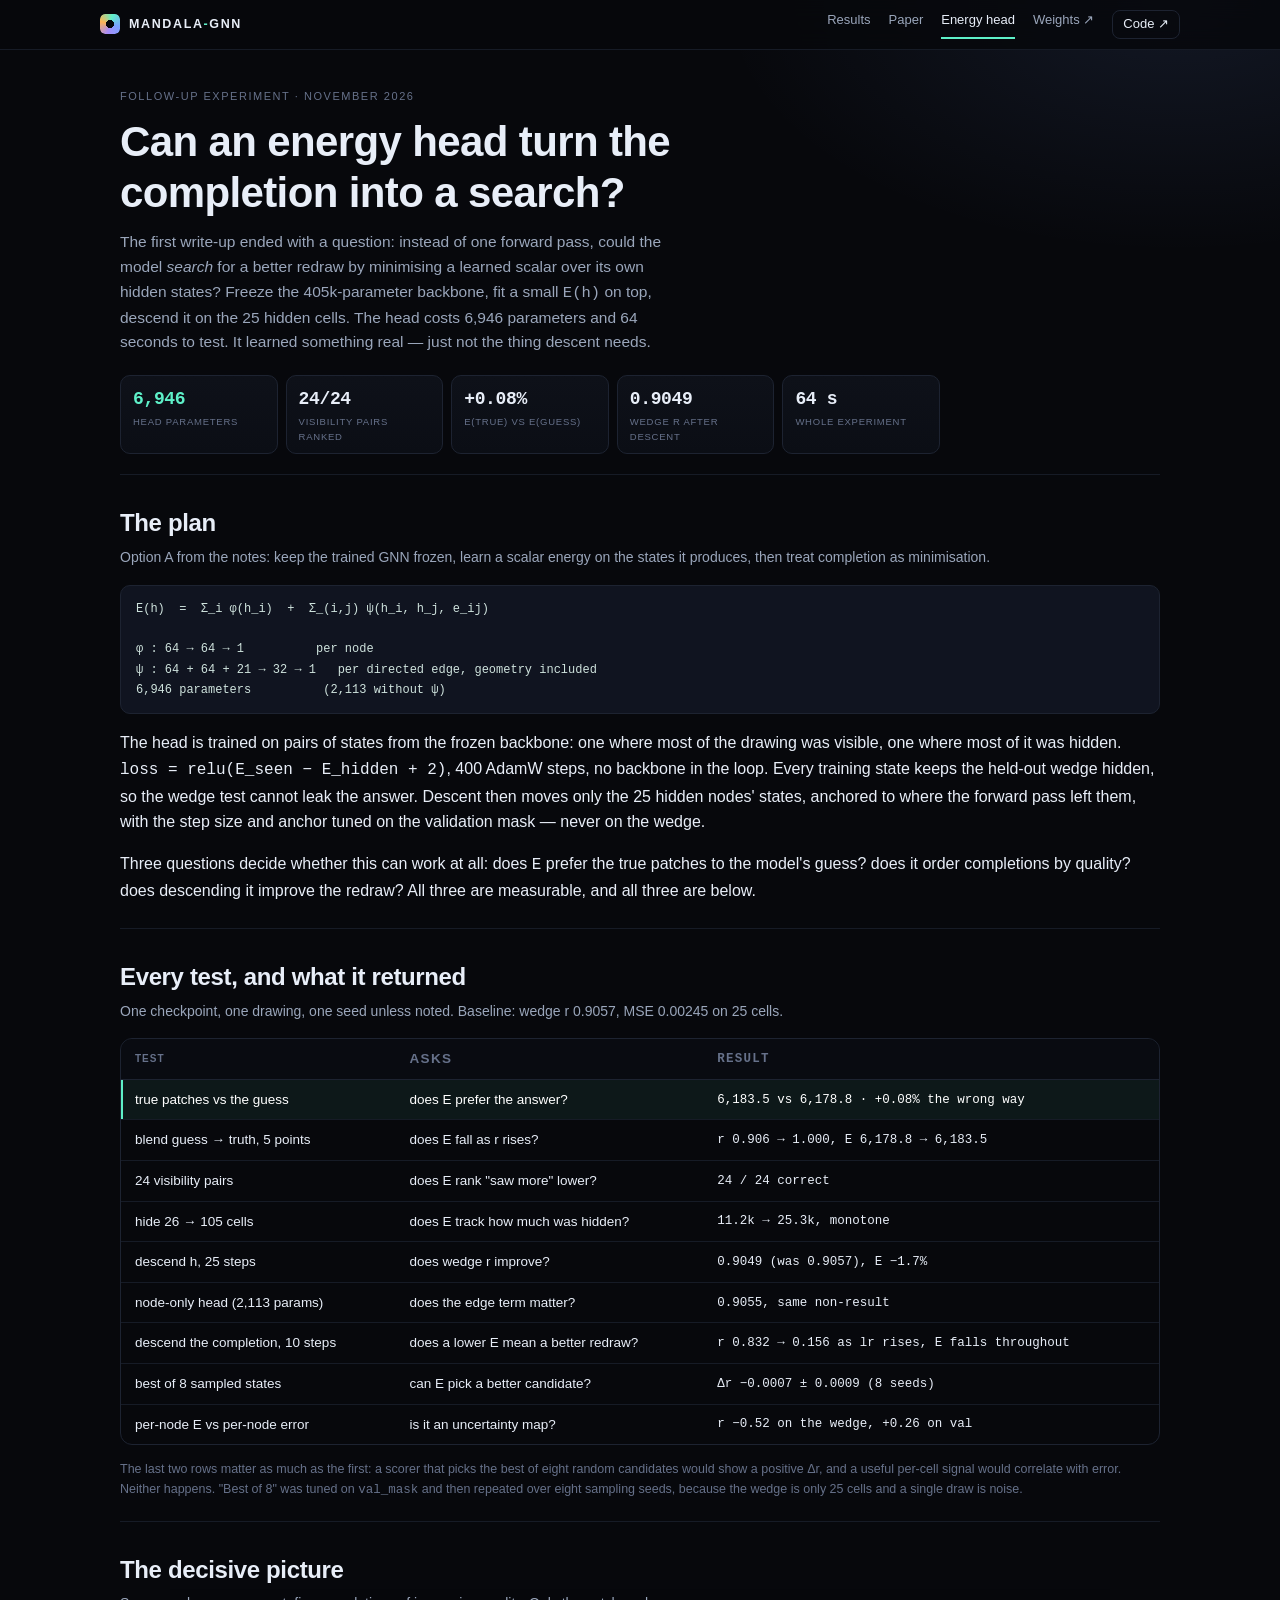
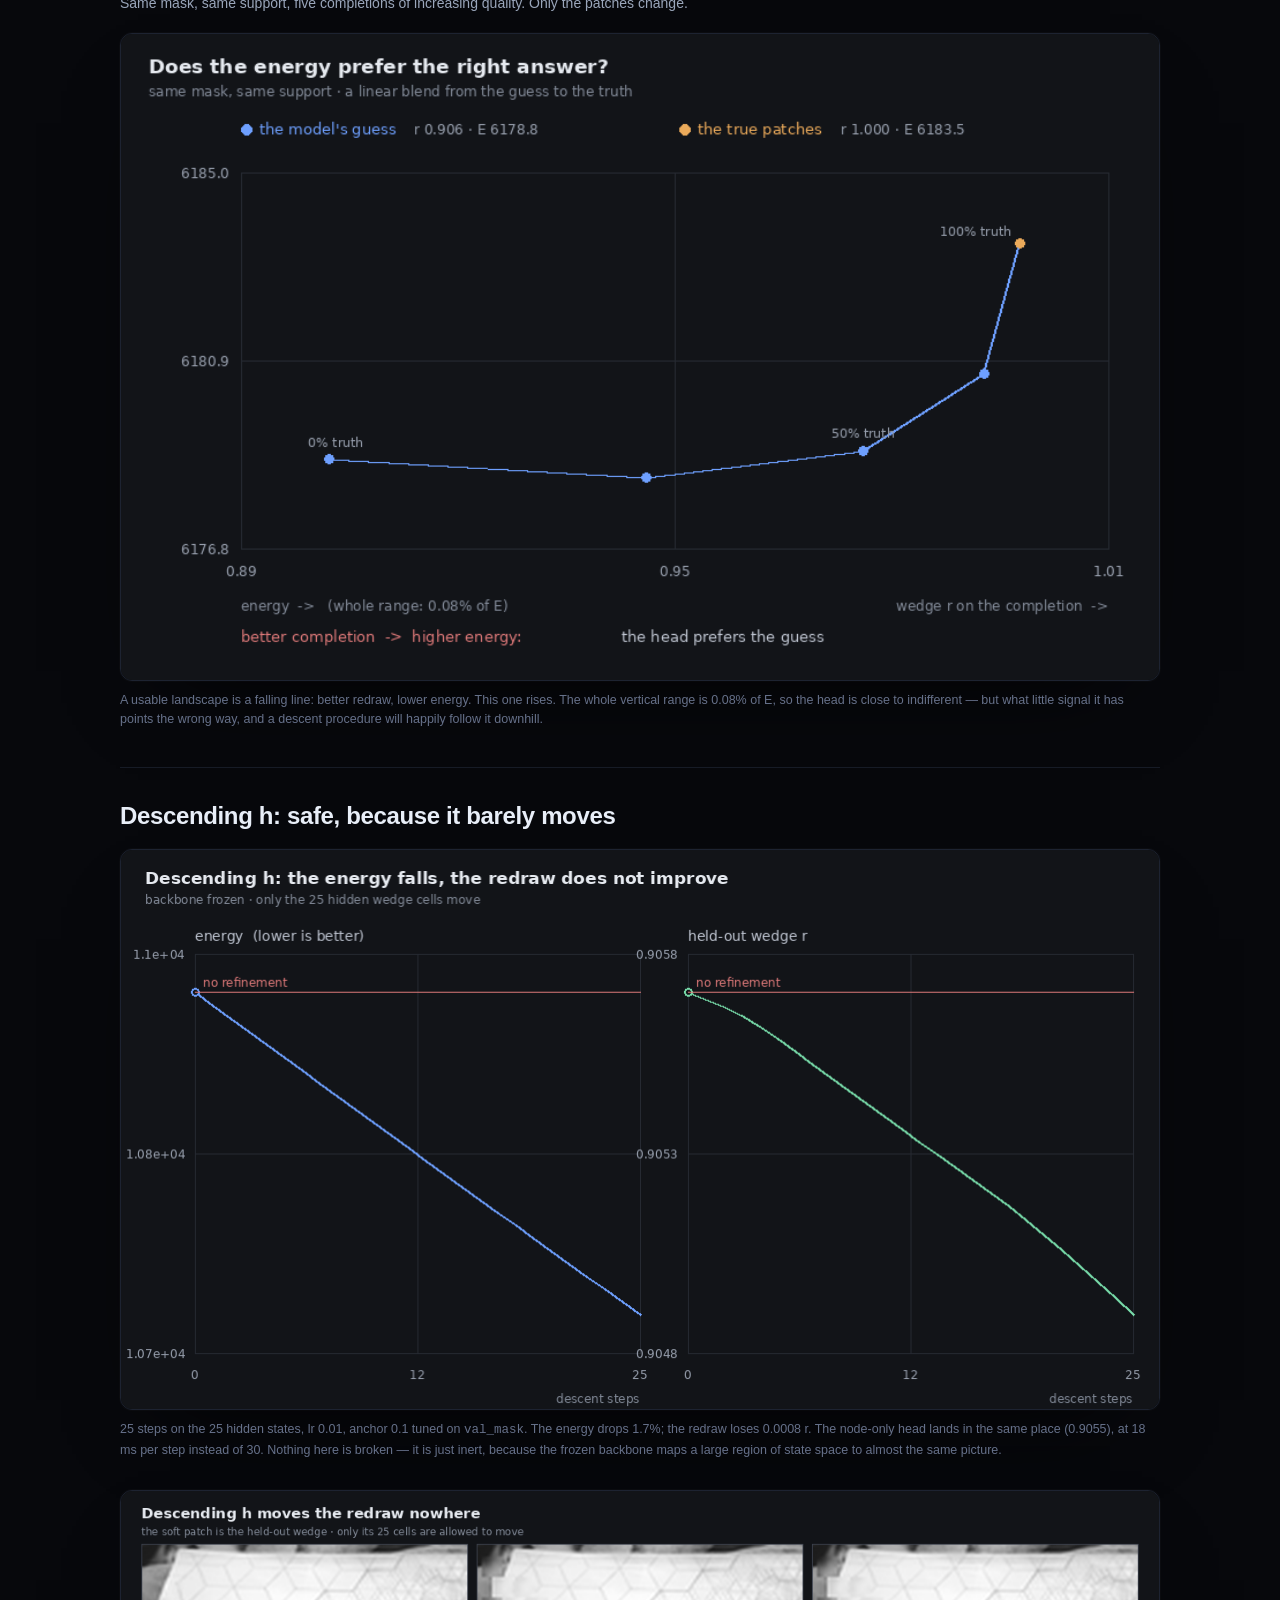
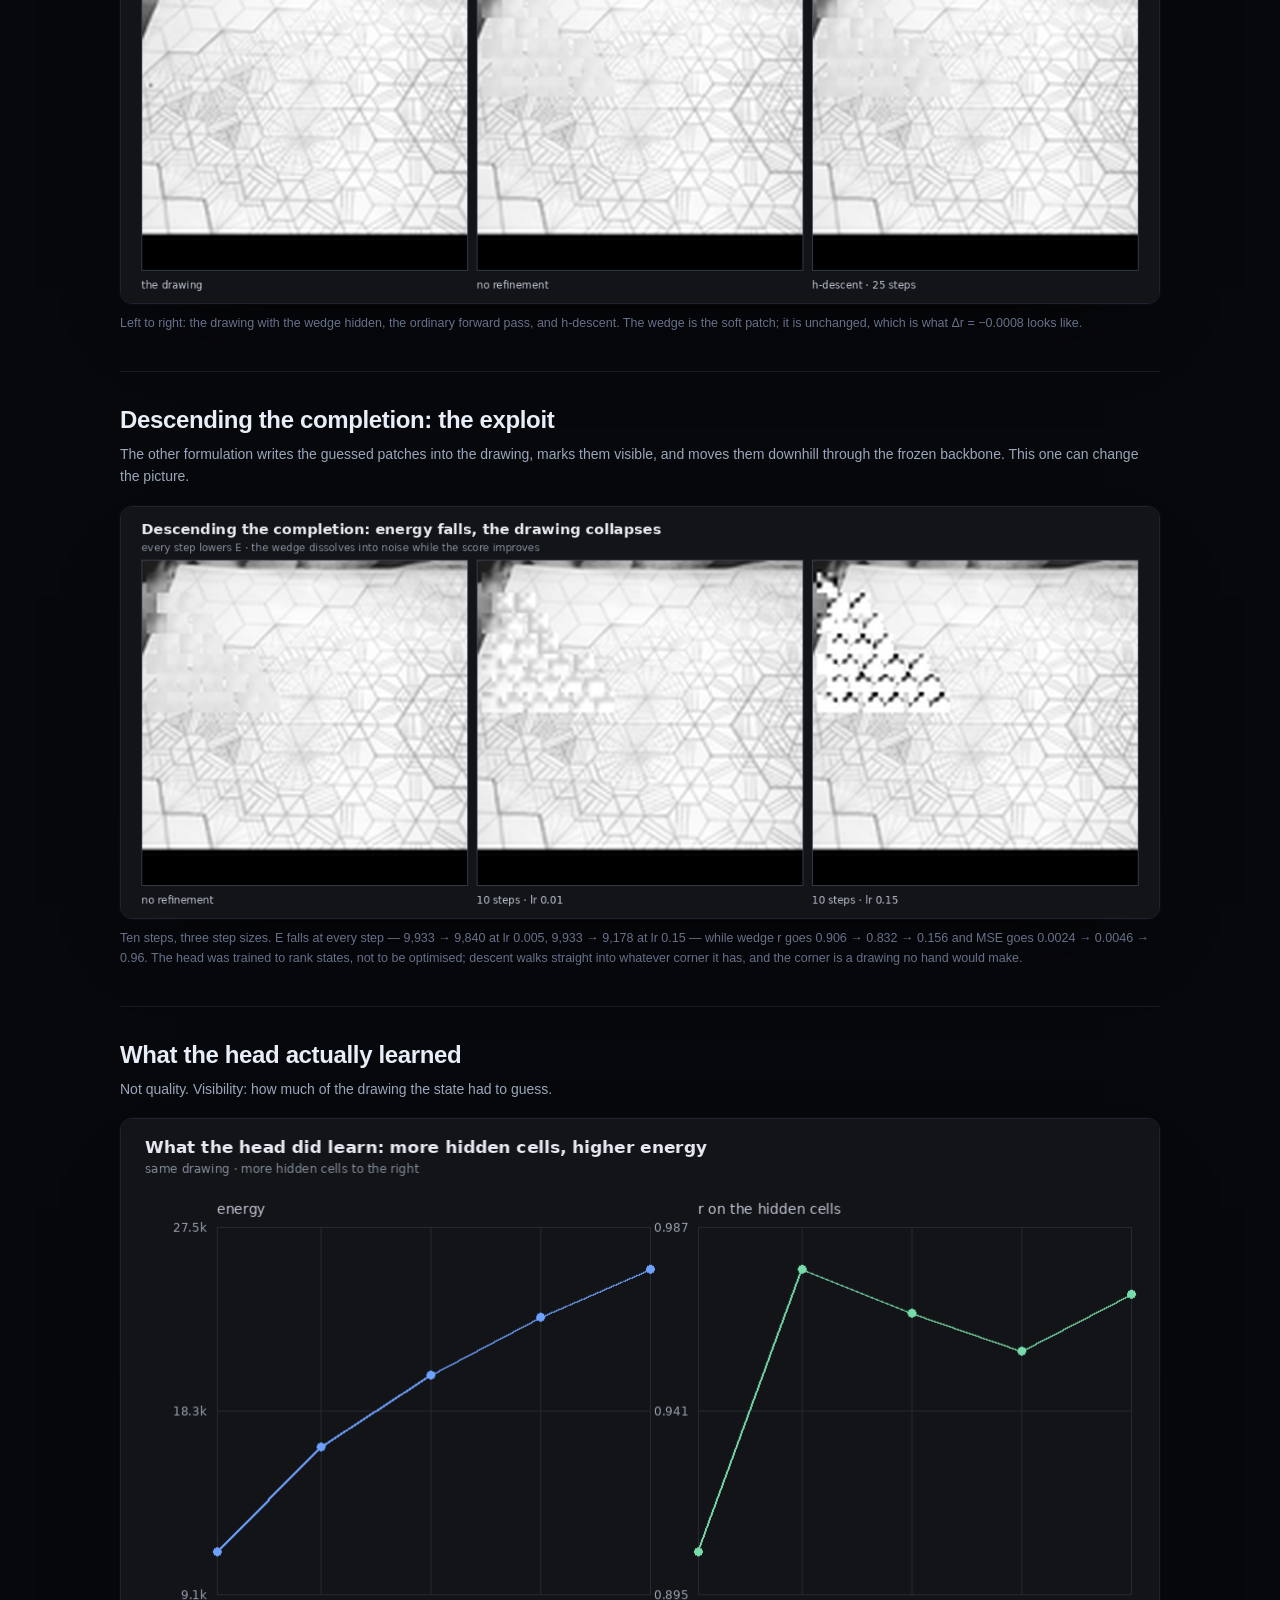
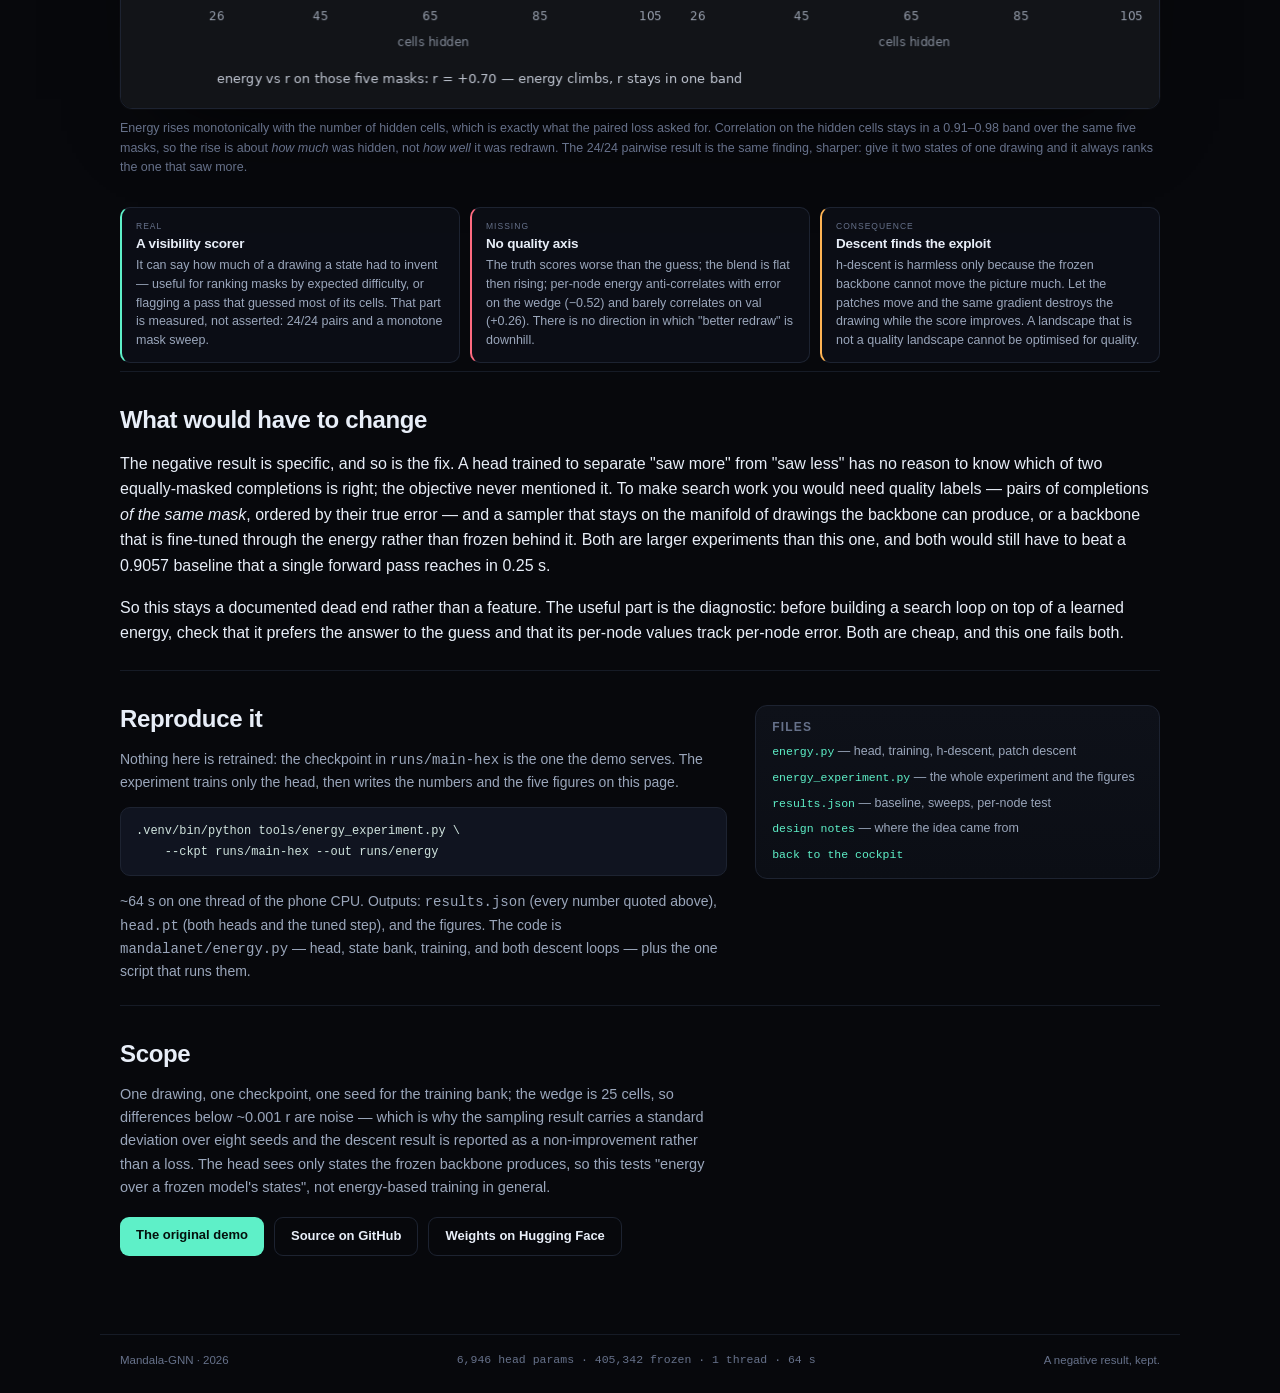
==== docs/energy.html @ acceeac2 "Add the energy-head follow-up: frozen backbone, learned E(h), and why descent fails - mandalanet/ene" ====
<!doctype html>
<html lang="en">
<head>
<meta charset="utf-8">
<meta name="viewport" content="width=device-width, initial-scale=1">
<meta name="theme-color" content="#07080c">
<title>Mandala-GNN — the energy head that did not work</title>
<meta name="description" content="A 6,946-parameter energy head over a frozen 405k-parameter GNN: what it learned (how much was hidden), what it did not (whether the redraw was right), and why descent into it fails.">
<meta property="og:title" content="Mandala-GNN — the energy head">
<meta property="og:description" content="Freeze the backbone, learn E(h), descend it to improve a redraw. 64 seconds of experiment, one negative result, and the diagnostic that explains it.">
<meta property="og:image" content="img/energy-quality.png">
<link rel="stylesheet" href="site.css">
</head>
<body>

<header class="nav">
  <a class="brand" href="./">
    <span class="mark" aria-hidden="true"></span>
    <span>MANDALA<span class="dash">-</span>GNN</span>
  </a>
  <nav>
    <a href="index.html#results">Results</a>
    <a href="paper.html">Paper</a>
    <a class="here" href="energy.html">Energy head</a>
    <a href="https://huggingface.co/BoogerCheeseOnRye/mandala-gnn">Weights ↗</a>
    <a class="code-link" href="https://github.com/BoogerCheeseOnRye/mandala-gnn">Code ↗</a>
  </nav>
</header>

<main>

<section class="hero">
  <p class="eyebrow">Follow-up experiment · November 2026</p>
  <h1>Can an energy head turn the completion into a search?</h1>
  <p class="lede">
    The first write-up ended with a question: instead of one forward pass, could the
    model <em>search</em> for a better redraw by minimising a learned scalar over its own
    hidden states? Freeze the 405k-parameter backbone, fit a small
    <span class="mono">E(h)</span> on top, descend it on the 25 hidden cells. The head
    costs 6,946 parameters and 64 seconds to test. It learned something real — just not
    the thing descent needs.
  </p>

  <div class="stats">
    <div><b>6,946</b><span>head parameters</span></div>
    <div><b>24/24</b><span>visibility pairs ranked</span></div>
    <div><b>+0.08%</b><span>E(true) vs E(guess)</span></div>
    <div><b>0.9049</b><span>wedge r after descent</span></div>
    <div><b>64 s</b><span>whole experiment</span></div>
  </div>
</section>

<section class="band">
  <h2>The plan</h2>
  <p class="sub">Option A from the notes: keep the trained GNN frozen, learn a scalar
    energy on the states it produces, then treat completion as minimisation.</p>

  <pre class="code">E(h)  =  Σ_i φ(h_i)  +  Σ_(i,j) ψ(h_i, h_j, e_ij)

φ : 64 → 64 → 1          per node
ψ : 64 + 64 + 21 → 32 → 1   per directed edge, geometry included
6,946 parameters          (2,113 without ψ)</pre>

  <p>
    The head is trained on pairs of states from the frozen backbone: one where most of the
    drawing was visible, one where most of it was hidden.
    <span class="mono">loss = relu(E_seen − E_hidden + 2)</span>, 400 AdamW steps, no
    backbone in the loop. Every training state keeps the held-out wedge hidden, so the
    wedge test cannot leak the answer. Descent then moves only the 25 hidden nodes'
    states, anchored to where the forward pass left them, with the step size and anchor
    tuned on the validation mask — never on the wedge.
  </p>
  <p>
    Three questions decide whether this can work at all: does
    <span class="mono">E</span> prefer the true patches to the model's guess? does it order
    completions by quality? does descending it improve the redraw? All three are
    measurable, and all three are below.
  </p>
</section>

<section class="band">
  <h2>Every test, and what it returned</h2>
  <p class="sub">One checkpoint, one drawing, one seed unless noted. Baseline: wedge
    r 0.9057, MSE 0.00245 on 25 cells.</p>

  <div class="table-wrap prose">
    <table>
      <thead><tr><th>Test</th><th>Asks</th><th>Result</th></tr></thead>
      <tbody>
        <tr class="hl"><td>true patches vs the guess</td><td>does E prefer the answer?</td><td>6,183.5 vs 6,178.8 · +0.08% the wrong way</td></tr>
        <tr><td>blend guess → truth, 5 points</td><td>does E fall as r rises?</td><td>r 0.906 → 1.000, E 6,178.8 → 6,183.5</td></tr>
        <tr><td>24 visibility pairs</td><td>does E rank "saw more" lower?</td><td>24 / 24 correct</td></tr>
        <tr><td>hide 26 → 105 cells</td><td>does E track how much was hidden?</td><td>11.2k → 25.3k, monotone</td></tr>
        <tr><td>descend h, 25 steps</td><td>does wedge r improve?</td><td>0.9049 (was 0.9057), E −1.7%</td></tr>
        <tr><td>node-only head (2,113 params)</td><td>does the edge term matter?</td><td>0.9055, same non-result</td></tr>
        <tr><td>descend the completion, 10 steps</td><td>does a lower E mean a better redraw?</td><td>r 0.832 → 0.156 as lr rises, E falls throughout</td></tr>
        <tr><td>best of 8 sampled states</td><td>can E pick a better candidate?</td><td>Δr −0.0007 ± 0.0009 (8 seeds)</td></tr>
        <tr><td>per-node E vs per-node error</td><td>is it an uncertainty map?</td><td>r −0.52 on the wedge, +0.26 on val</td></tr>
      </tbody>
    </table>
  </div>

  <p class="caption">
    The last two rows matter as much as the first: a scorer that picks the best of eight
    random candidates would show a positive Δr, and a useful per-cell signal would
    correlate with error. Neither happens. "Best of 8" was tuned on
    <span class="mono">val_mask</span> and then repeated over eight sampling seeds, because
    the wedge is only 25 cells and a single draw is noise.
  </p>
</section>

<section class="band">
  <h2>The decisive picture</h2>
  <p class="sub">Same mask, same support, five completions of increasing quality. Only the
    patches change.</p>

  <figure class="shot">
    <img src="img/energy-quality.png" alt="Energy plotted against wedge correlation for five completions blended from the model's guess to the true patches: the line rises slightly from r 0.906 to r 1.000, ending higher at the truth.">
    <figcaption>
      A usable landscape is a falling line: better redraw, lower energy. This one rises.
      The whole vertical range is 0.08% of E, so the head is close to indifferent — but
      what little signal it has points the wrong way, and a descent procedure will
      happily follow it downhill.
    </figcaption>
  </figure>
</section>

<section class="band">
  <h2>Descending h: safe, because it barely moves</h2>

  <figure class="shot">
    <img src="img/energy-curve.png" alt="Two panels against descent step: energy falls steadily from 10,930 to 10,748; wedge r falls from 0.9057 to 0.9049.">
    <figcaption>
      25 steps on the 25 hidden states, lr 0.01, anchor 0.1 tuned on
      <span class="mono">val_mask</span>. The energy drops 1.7%; the redraw loses 0.0008 r.
      The node-only head lands in the same place (0.9055), at 18 ms per step instead of 30.
      Nothing here is broken — it is just inert, because the frozen backbone maps a large
      region of state space to almost the same picture.
    </figcaption>
  </figure>

  <figure class="shot">
    <img src="img/energy-recon.png" alt="Three panels: the drawing with the wedge masked, the baseline completion, and the completion after h-descent; the last two look identical.">
    <figcaption>
      Left to right: the drawing with the wedge hidden, the ordinary forward pass, and
      h-descent. The wedge is the soft patch; it is unchanged, which is what Δr = −0.0008
      looks like.
    </figcaption>
  </figure>
</section>

<section class="band">
  <h2>Descending the completion: the exploit</h2>
  <p class="sub">The other formulation writes the guessed patches into the drawing, marks
    them visible, and moves them downhill through the frozen backbone. This one can
    change the picture.</p>

  <figure class="shot">
    <img src="img/energy-collapse.png" alt="Three panels: baseline completion; 10 steps at lr 0.01 where the wedge is grainy; 10 steps at lr 0.15 where the wedge is black-and-white noise.">
    <figcaption>
      Ten steps, three step sizes. E falls at every step — 9,933 → 9,840 at lr 0.005,
      9,933 → 9,178 at lr 0.15 — while wedge r goes 0.906 → 0.832 → 0.156 and MSE goes
      0.0024 → 0.0046 → 0.96. The head was trained to rank states, not to be optimised;
      descent walks straight into whatever corner it has, and the corner is a drawing
      no hand would make.
    </figcaption>
  </figure>
</section>

<section class="band">
  <h2>What the head actually learned</h2>
  <p class="sub">Not quality. Visibility: how much of the drawing the state had to guess.</p>

  <figure class="shot">
    <img src="img/energy-mask.png" alt="Two panels against cells hidden, 26 to 105: energy rises monotonically from 11.2 to 25.3 thousand; r stays between 0.906 and 0.976.">
    <figcaption>
      Energy rises monotonically with the number of hidden cells, which is exactly what the
      paired loss asked for. Correlation on the hidden cells stays in a 0.91–0.98 band over
      the same five masks, so the rise is about <em>how much</em> was hidden, not
      <em>how well</em> it was redrawn. The 24/24 pairwise result is the same finding,
      sharper: give it two states of one drawing and it always ranks the one that saw more.
    </figcaption>
  </figure>

  <div class="note-grid">
    <article class="note">
      <div class="tag">real</div>
      <h3>A visibility scorer</h3>
      <p>It can say how much of a drawing a state had to invent — useful for ranking masks
      by expected difficulty, or flagging a pass that guessed most of its cells. That part
      is measured, not asserted: 24/24 pairs and a monotone mask sweep.</p>
    </article>
    <article class="note bad">
      <div class="tag">missing</div>
      <h3>No quality axis</h3>
      <p>The truth scores worse than the guess; the blend is flat then rising; per-node
      energy anti-correlates with error on the wedge (−0.52) and barely correlates on val
      (+0.26). There is no direction in which "better redraw" is downhill.</p>
    </article>
    <article class="note warn">
      <div class="tag">consequence</div>
      <h3>Descent finds the exploit</h3>
      <p>h-descent is harmless only because the frozen backbone cannot move the picture
      much. Let the patches move and the same gradient destroys the drawing while the
      score improves. A landscape that is not a quality landscape cannot be optimised
      for quality.</p>
    </article>
  </div>
</section>

<section class="band">
  <h2>What would have to change</h2>
  <p>
    The negative result is specific, and so is the fix. A head trained to separate
    "saw more" from "saw less" has no reason to know which of two equally-masked
    completions is right; the objective never mentioned it. To make search work you would
    need quality labels — pairs of completions <em>of the same mask</em>, ordered by their
    true error — and a sampler that stays on the manifold of drawings the backbone can
    produce, or a backbone that is fine-tuned through the energy rather than frozen
    behind it. Both are larger experiments than this one, and both would still have to
    beat a 0.9057 baseline that a single forward pass reaches in 0.25 s.
  </p>
  <p>
    So this stays a documented dead end rather than a feature. The useful part is the
    diagnostic: before building a search loop on top of a learned energy, check that it
    prefers the answer to the guess and that its per-node values track per-node error.
    Both are cheap, and this one fails both.
  </p>
</section>

<section id="run" class="band run">
  <div>
    <h2>Reproduce it</h2>
    <p>
      Nothing here is retrained: the checkpoint in <span class="mono">runs/main-hex</span>
      is the one the demo serves. The experiment trains only the head, then writes the
      numbers and the five figures on this page.
    </p>
    <pre class="code">.venv/bin/python tools/energy_experiment.py \
    --ckpt runs/main-hex --out runs/energy</pre>
    <p class="fine">
      ~64 s on one thread of the phone CPU. Outputs: <span class="mono">results.json</span>
      (every number quoted above), <span class="mono">head.pt</span> (both heads and the
      tuned step), and the figures. The code is
      <span class="mono">mandalanet/energy.py</span> — head, state bank, training, and both
      descent loops — plus the one script that runs them.
    </p>
  </div>
  <div class="run-side">
    <h3>Files</h3>
    <ul>
      <li><a href="https://github.com/BoogerCheeseOnRye/mandala-gnn/blob/main/mandalanet/energy.py">energy.py</a> — head, training, h-descent, patch descent</li>
      <li><a href="https://github.com/BoogerCheeseOnRye/mandala-gnn/blob/main/tools/energy_experiment.py">energy_experiment.py</a> — the whole experiment and the figures</li>
      <li><a href="https://github.com/BoogerCheeseOnRye/mandala-gnn/blob/main/runs/energy/results.json">results.json</a> — baseline, sweeps, per-node test</li>
      <li><a href="https://github.com/BoogerCheeseOnRye/mandala-gnn/blob/main/docs/design-notes.md">design notes</a> — where the idea came from</li>
      <li><a href="index.html">back to the cockpit</a></li>
    </ul>
  </div>
</section>

<section class="band limits-band">
  <h2>Scope</h2>
  <p>
    One drawing, one checkpoint, one seed for the training bank; the wedge is 25 cells, so
    differences below ~0.001 r are noise — which is why the sampling result carries a
    standard deviation over eight seeds and the descent result is reported as a
    non-improvement rather than a loss. The head sees only states the frozen backbone
    produces, so this tests "energy over a frozen model's states", not energy-based
    training in general.
  </p>
  <p class="links">
    <a class="btn" href="index.html">The original demo</a>
    <a class="btn ghost" href="https://github.com/BoogerCheeseOnRye/mandala-gnn">Source on GitHub</a>
    <a class="btn ghost" href="https://huggingface.co/BoogerCheeseOnRye/mandala-gnn">Weights on Hugging Face</a>
  </p>
</section>

</main>

<footer>
  <span>Mandala-GNN · 2026</span>
  <span class="mono">6,946 head params · 405,342 frozen · 1 thread · 64 s</span>
  <span>A negative result, kept.</span>
</footer>

</body>
</html>
---- docs/site.css ----
/* Static project page for GitHub Pages — same palette as the live cockpit. */

:root {
  --bg: #07080c;
  --panel: #0e1119;
  --panel-2: #0b0e15;
  --line: #1d2331;
  --line-soft: #161b26;
  --ink: #e8eef8;
  --ink-dim: #9aa6bb;
  --ink-faint: #66718a;
  --mint: #5ef0c8;
  --blue: #7aa2ff;
  --violet: #a78bfa;
  --warn: #ffb454;
  --bad: #ff6b81;
  --mono: ui-monospace, "SF Mono", SFMono-Regular, Menlo, Consolas, monospace;
  --sans: ui-sans-serif, -apple-system, "Helvetica Neue", "Segoe UI", Arial, sans-serif;
  --serif: "Iowan Old Style", "Palatino Linotype", Palatino, Georgia, serif;
}

* { box-sizing: border-box; }

html { scroll-behavior: smooth; }

body {
  margin: 0;
  background:
    radial-gradient(900px 480px at 12% -8%, rgba(94, 240, 200, .09), transparent 62%),
    radial-gradient(760px 420px at 92% 0%, rgba(122, 162, 255, .10), transparent 60%),
    var(--bg);
  color: var(--ink);
  font-family: var(--sans);
  font-size: 16px;
  line-height: 1.6;
  -webkit-font-smoothing: antialiased;
}

a { color: var(--mint); text-decoration: none; }
a:hover { text-decoration: underline; }

h1, h2, h3 { font-weight: 600; line-height: 1.2; letter-spacing: -.015em; }

/* nav */
.nav {
  position: sticky; top: 0; z-index: 10;
  display: flex; align-items: center; gap: 16px;
  padding: 10px max(20px, calc((100vw - 1080px) / 2));
  background: rgba(7, 8, 12, .82);
  backdrop-filter: blur(12px);
  -webkit-backdrop-filter: blur(12px);
  border-bottom: 1px solid var(--line-soft);
}
.brand { display: flex; align-items: center; gap: 9px; color: var(--ink); font-size: 12.5px; font-weight: 650; letter-spacing: .13em; }
.brand .dash { color: var(--mint); }
.mark {
  width: 20px; height: 20px; border-radius: 5px;
  background: conic-gradient(from 15deg, var(--mint), var(--blue), var(--violet), var(--warn), var(--mint));
  box-shadow: 0 0 16px rgba(94, 240, 200, .35);
  mask: radial-gradient(circle at 50% 50%, transparent 27%, #000 29%);
  -webkit-mask: radial-gradient(circle at 50% 50%, transparent 27%, #000 29%);
}
.nav nav { margin-left: auto; display: flex; gap: 18px; font-size: 13px; }
.nav nav a { color: var(--ink-dim); }
.nav nav a:hover { color: var(--ink); text-decoration: none; }
.nav nav a.here { color: var(--ink); box-shadow: inset 0 -2px 0 var(--mint); }
.nav .code-link { color: var(--ink); border: 1px solid var(--line); border-radius: 8px; padding: 3px 10px; }

main { max-width: 1080px; margin: 0 auto; padding: 0 20px 40px; }

/* hero */
.hero { padding: 38px 0 20px; }
.eyebrow {
  margin: 0 0 12px; font-size: 11px; letter-spacing: .14em; text-transform: uppercase;
  color: var(--ink-faint);
}
.hero h1 { font-size: clamp(28px, 3.5vw, 42px); max-width: 26ch; margin: 0 0 12px; }
.lede { max-width: 66ch; color: var(--ink-dim); font-size: 15.5px; margin: 0 0 20px; }

.stats {
  display: grid; grid-template-columns: repeat(auto-fit, minmax(118px, 1fr));
  gap: 8px; max-width: 820px;
}
.stats div {
  border: 1px solid var(--line); border-radius: 10px;
  background: linear-gradient(180deg, var(--panel), var(--panel-2));
  padding: 9px 12px;
}
.stats b {
  display: block; font-family: var(--mono); font-size: 18px; font-weight: 600;
  color: var(--ink); letter-spacing: -.02em;
}
.stats div:first-child b { color: var(--mint); }
.stats span {
  display: block; font-size: 9.5px; letter-spacing: .08em; text-transform: uppercase;
  color: var(--ink-faint);
}

/* screenshot */
.shot { margin: 18px 0 30px; }
.shot img {
  display: block; width: 100%; border-radius: 12px;
  border: 1px solid var(--line);
  box-shadow: 0 40px 90px -50px #000, 0 0 0 1px rgba(255, 255, 255, .02);
}
.shot figcaption { margin-top: 10px; font-size: 12.5px; color: var(--ink-faint); line-height: 1.55; }

/* bands */
.band { padding: 34px 0 8px; border-top: 1px solid var(--line-soft); }
.band h2 { font-size: 24px; margin: 0 0 8px; }
.band .sub { margin: 0 0 16px; color: var(--ink-dim); font-size: 14px; }

.cols3 { display: grid; grid-template-columns: repeat(auto-fit, minmax(240px, 1fr)); gap: 10px; margin-top: 14px; }
.cols3 article {
  border: 1px solid var(--line); border-radius: 12px; padding: 14px 16px;
  background: linear-gradient(180deg, var(--panel), var(--panel-2));
}
.cols3 h3 { font-size: 14px; margin: 0 0 4px; }
.cols3 p { margin: 0; font-size: 13px; color: var(--ink-dim); line-height: 1.55; }
.cols3 em { color: var(--ink); font-style: normal; font-family: var(--mono); font-size: 12px; }

/* video */
.video-block { padding: 34px 0 8px; border-top: 1px solid var(--line-soft); }
.video-head { display: flex; align-items: baseline; gap: 14px; flex-wrap: wrap; margin-bottom: 12px; }
.video-head h2 { font-size: 24px; margin: 0; }
.video-head p { margin: 0; color: var(--ink-faint); font-size: 13px; }
.video-block video {
  display: block; width: 100%; border-radius: 12px;
  border: 1px solid var(--line);
  background: #04050a;
  box-shadow: 0 40px 90px -50px #000;
}

/* tables */
.table-wrap { overflow-x: auto; border: 1px solid var(--line); border-radius: 12px; }
table { width: 100%; border-collapse: collapse; font-size: 13.5px; min-width: 480px; }
th {
  text-align: left; font-size: 10px; letter-spacing: .1em; text-transform: uppercase;
  color: var(--ink-faint); font-weight: 600;
  padding: 9px 14px; border-bottom: 1px solid var(--line);
  background: rgba(11, 14, 21, .6);
}
td { padding: 9px 14px; border-bottom: 1px solid var(--line-soft); }
tr:last-child td { border-bottom: 0; }
th:nth-child(2), th:nth-child(3), td:nth-child(2), td:nth-child(3) {
  text-align: right; font-family: var(--mono); font-size: 12.5px;
}
tr.hl td { background: rgba(94, 240, 200, .07); color: #fff; }
tr.hl td:first-child { box-shadow: inset 2px 0 0 var(--mint); }

/* tables whose last columns are prose, not numbers */
.table-wrap.prose th:nth-child(2), .table-wrap.prose td:nth-child(2) {
  text-align: left; font-family: var(--sans); font-size: 13.5px;
}
.table-wrap.prose th:nth-child(3), .table-wrap.prose td:nth-child(3) {
  text-align: left;
}

.note-grid { display: grid; grid-template-columns: repeat(auto-fit, minmax(240px, 1fr)); gap: 10px; margin-top: 12px; }
.note {
  border: 1px solid var(--line); border-left: 2px solid var(--mint);
  border-radius: 10px; padding: 12px 14px; background: rgba(14, 17, 25, .7);
}
.note.warn { border-left-color: var(--warn); }
.note.bad { border-left-color: var(--bad); }
.note .tag { font-size: 8.5px; letter-spacing: .12em; text-transform: uppercase; color: var(--ink-faint); }
.note h3 { font-size: 13.5px; margin: 2px 0 4px; }
.note p { margin: 0; font-size: 12.5px; color: var(--ink-dim); line-height: 1.5; }
.caption { margin-top: 14px; font-size: 12.5px; color: var(--ink-faint); }

/* run */
.run { display: grid; grid-template-columns: minmax(0, 1.5fr) minmax(0, 1fr); gap: 28px; }
.run h2 { font-size: 24px; margin: 0 0 8px; }
.run p { color: var(--ink-dim); font-size: 14px; }
.code {
  font-family: var(--mono); font-size: 12px; line-height: 1.7;
  background: #101420; border: 1px solid var(--line);
  color: #cfe3dd; border-radius: 10px; padding: 13px 15px;
  overflow-x: auto; margin: 14px 0;
}
.fine { font-size: 12px; color: var(--ink-faint); }
.run-side {
  border: 1px solid var(--line); border-radius: 12px; padding: 14px 16px;
  background: linear-gradient(180deg, var(--panel), var(--panel-2));
  align-self: start;
}
.run-side h3 { font-size: 12px; letter-spacing: .1em; text-transform: uppercase; color: var(--ink-faint); margin: 0 0 8px; }
.run-side ul { margin: 0; padding: 0; list-style: none; display: flex; flex-direction: column; gap: 7px; }
.run-side li { font-size: 12.5px; color: var(--ink-dim); line-height: 1.45; }
.run-side li a { font-family: var(--mono); font-size: 11.5px; }

.limits-band p { color: var(--ink-dim); max-width: 74ch; font-size: 14.5px; }
.links { display: flex; gap: 10px; flex-wrap: wrap; margin: 18px 0 0; }
.btn {
  display: inline-block; padding: 8px 16px; border-radius: 9px;
  background: var(--mint); color: #04110d; font-weight: 600; font-size: 13px;
}
.btn:hover { text-decoration: none; filter: brightness(1.06); }
.btn.ghost { background: transparent; color: var(--ink); border: 1px solid var(--line); }

footer {
  display: flex; gap: 10px; flex-wrap: wrap; justify-content: space-between;
  max-width: 1080px; margin: 30px auto 0; padding: 16px 20px 34px;
  border-top: 1px solid var(--line-soft);
  font-size: 11.5px; color: var(--ink-faint);
}
.mono { font-family: var(--mono); }

@media (max-width: 780px) {
  .nav { flex-wrap: wrap; }
  .nav nav { gap: 12px; font-size: 12px; }
  .hero { padding-top: 34px; }
  .run { grid-template-columns: 1fr; }
}
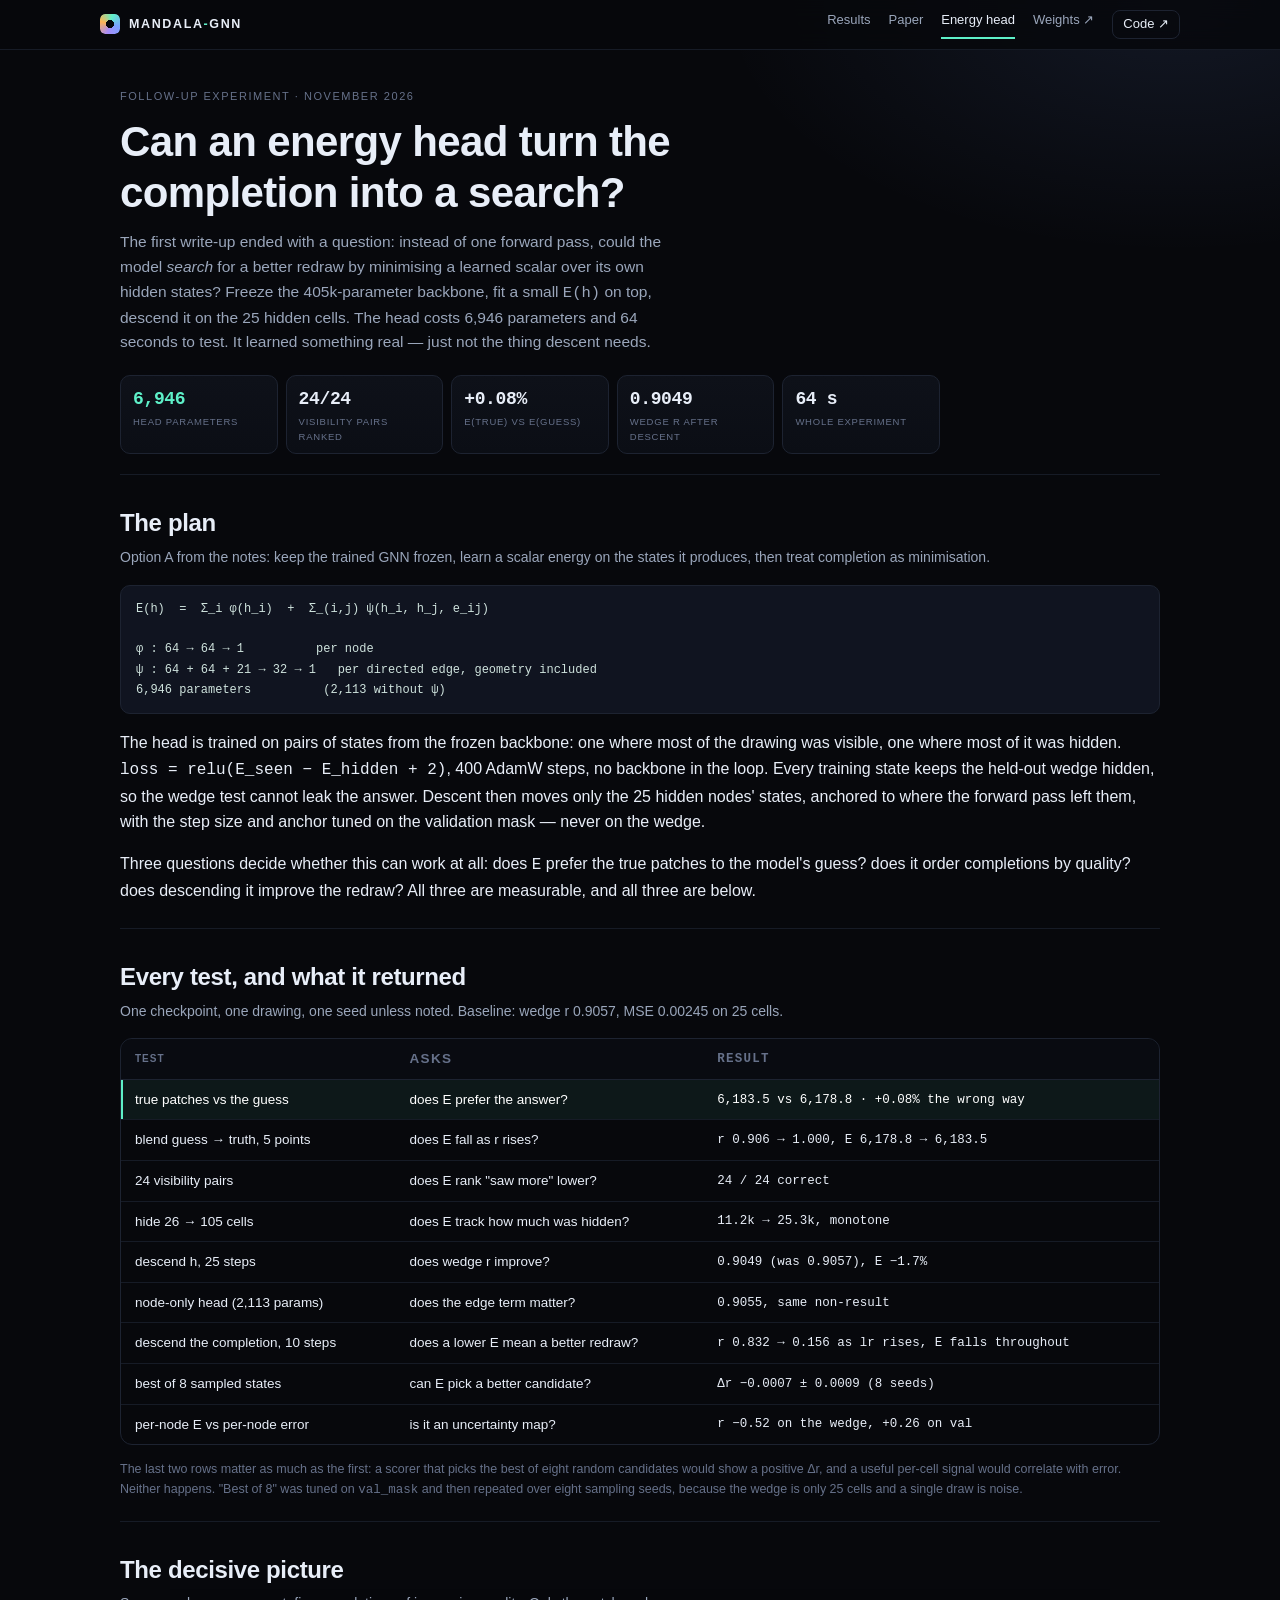
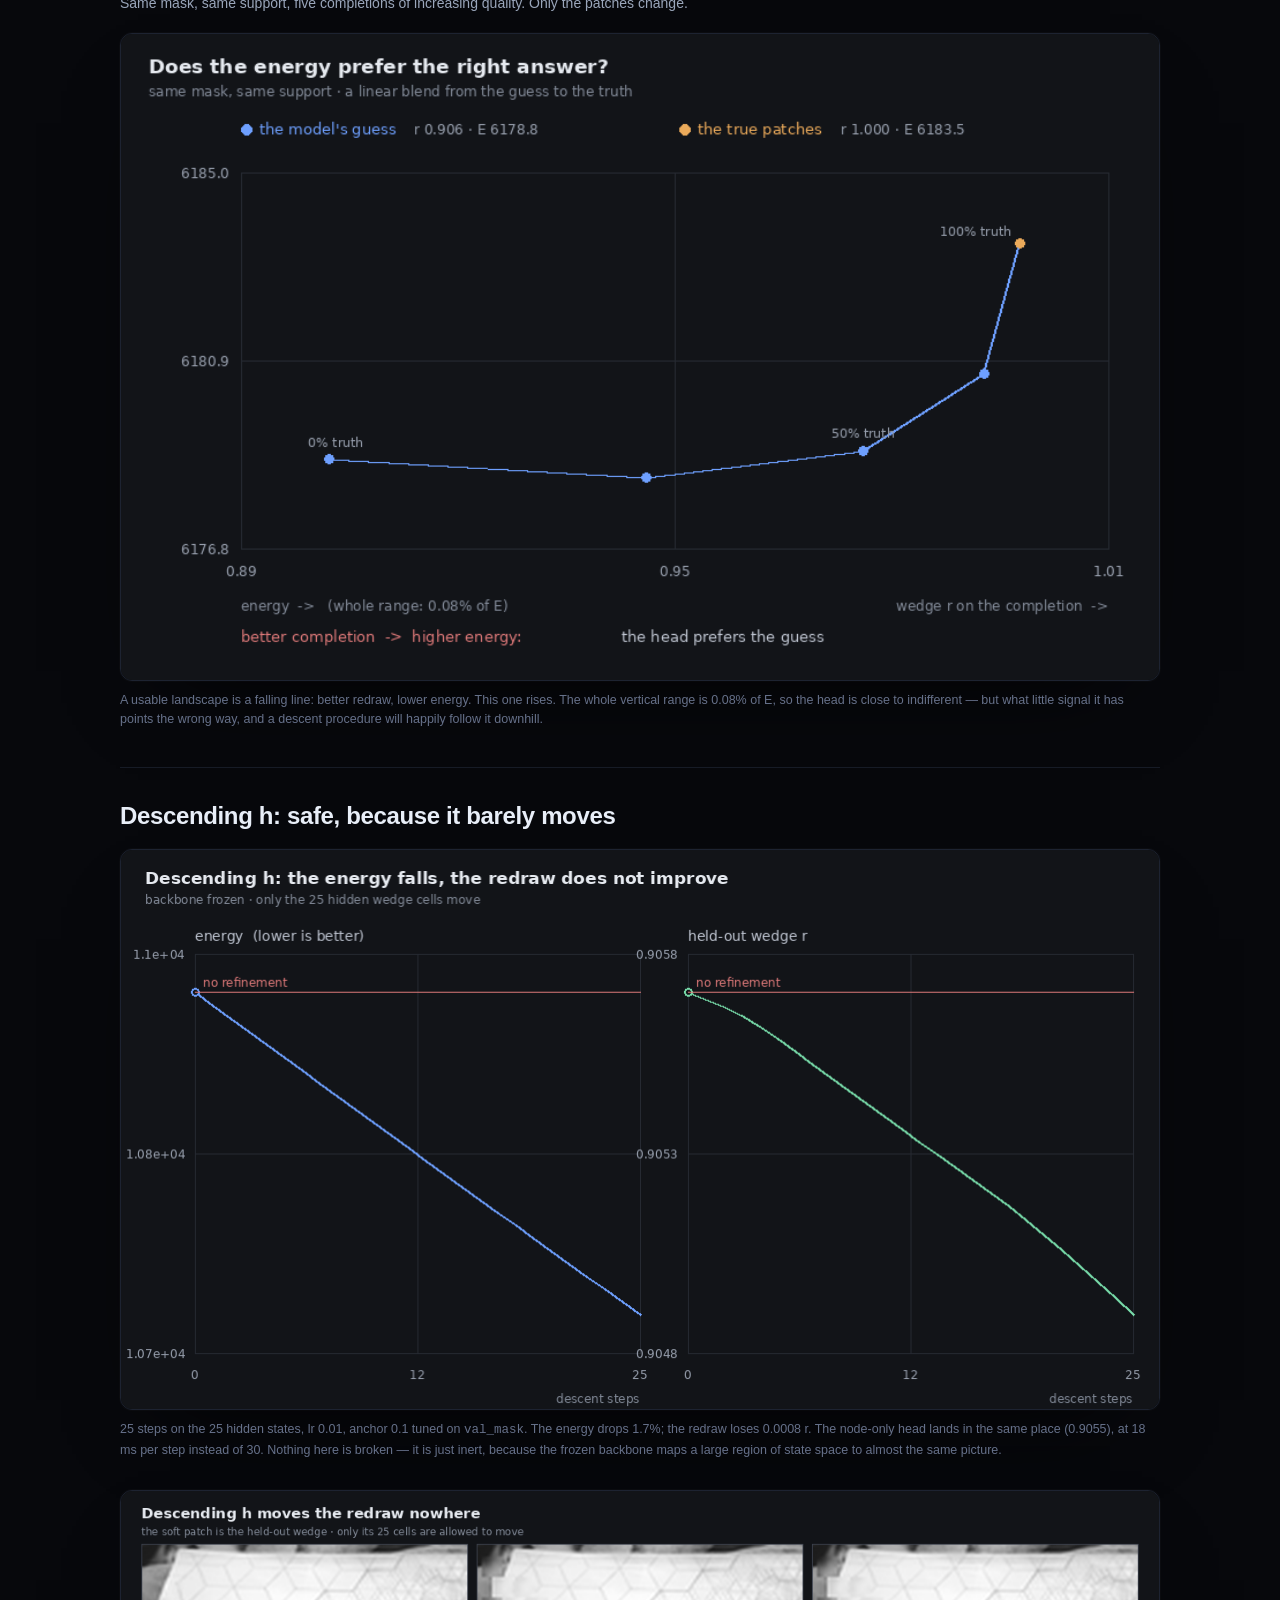
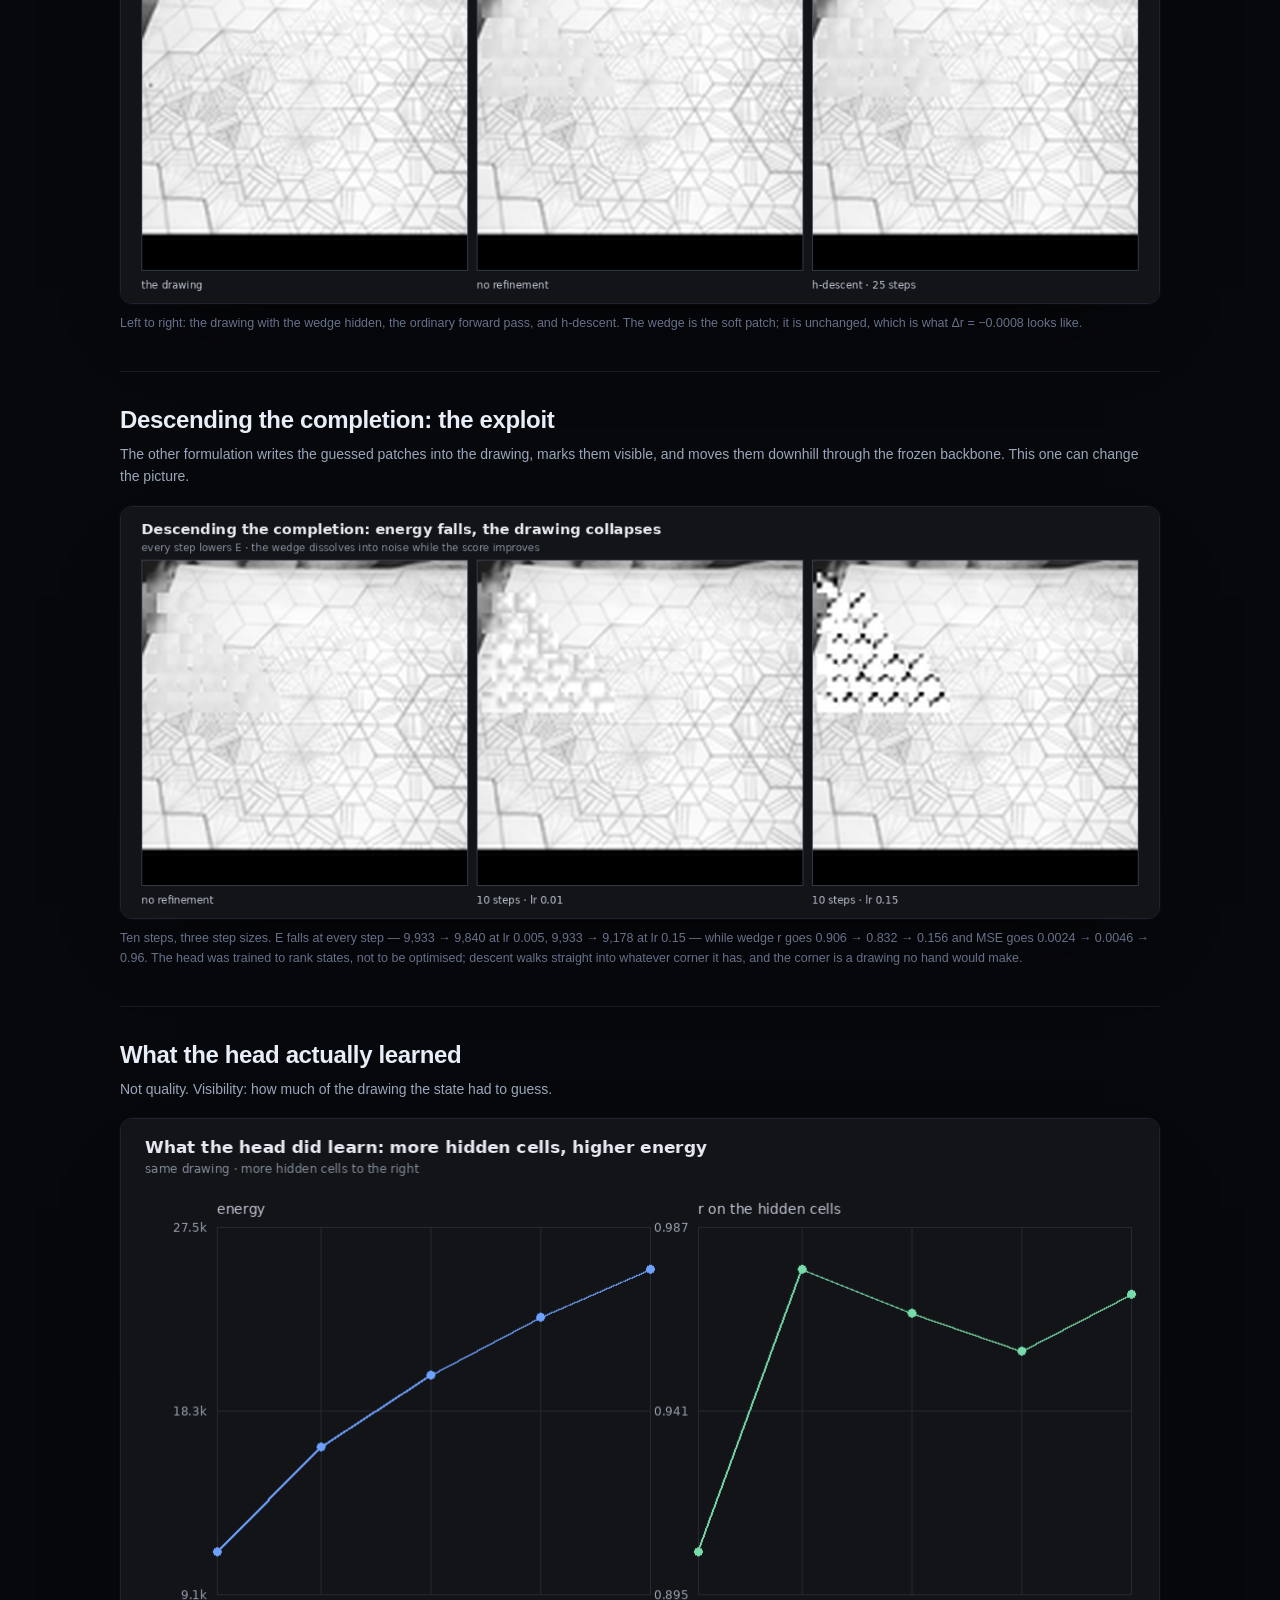
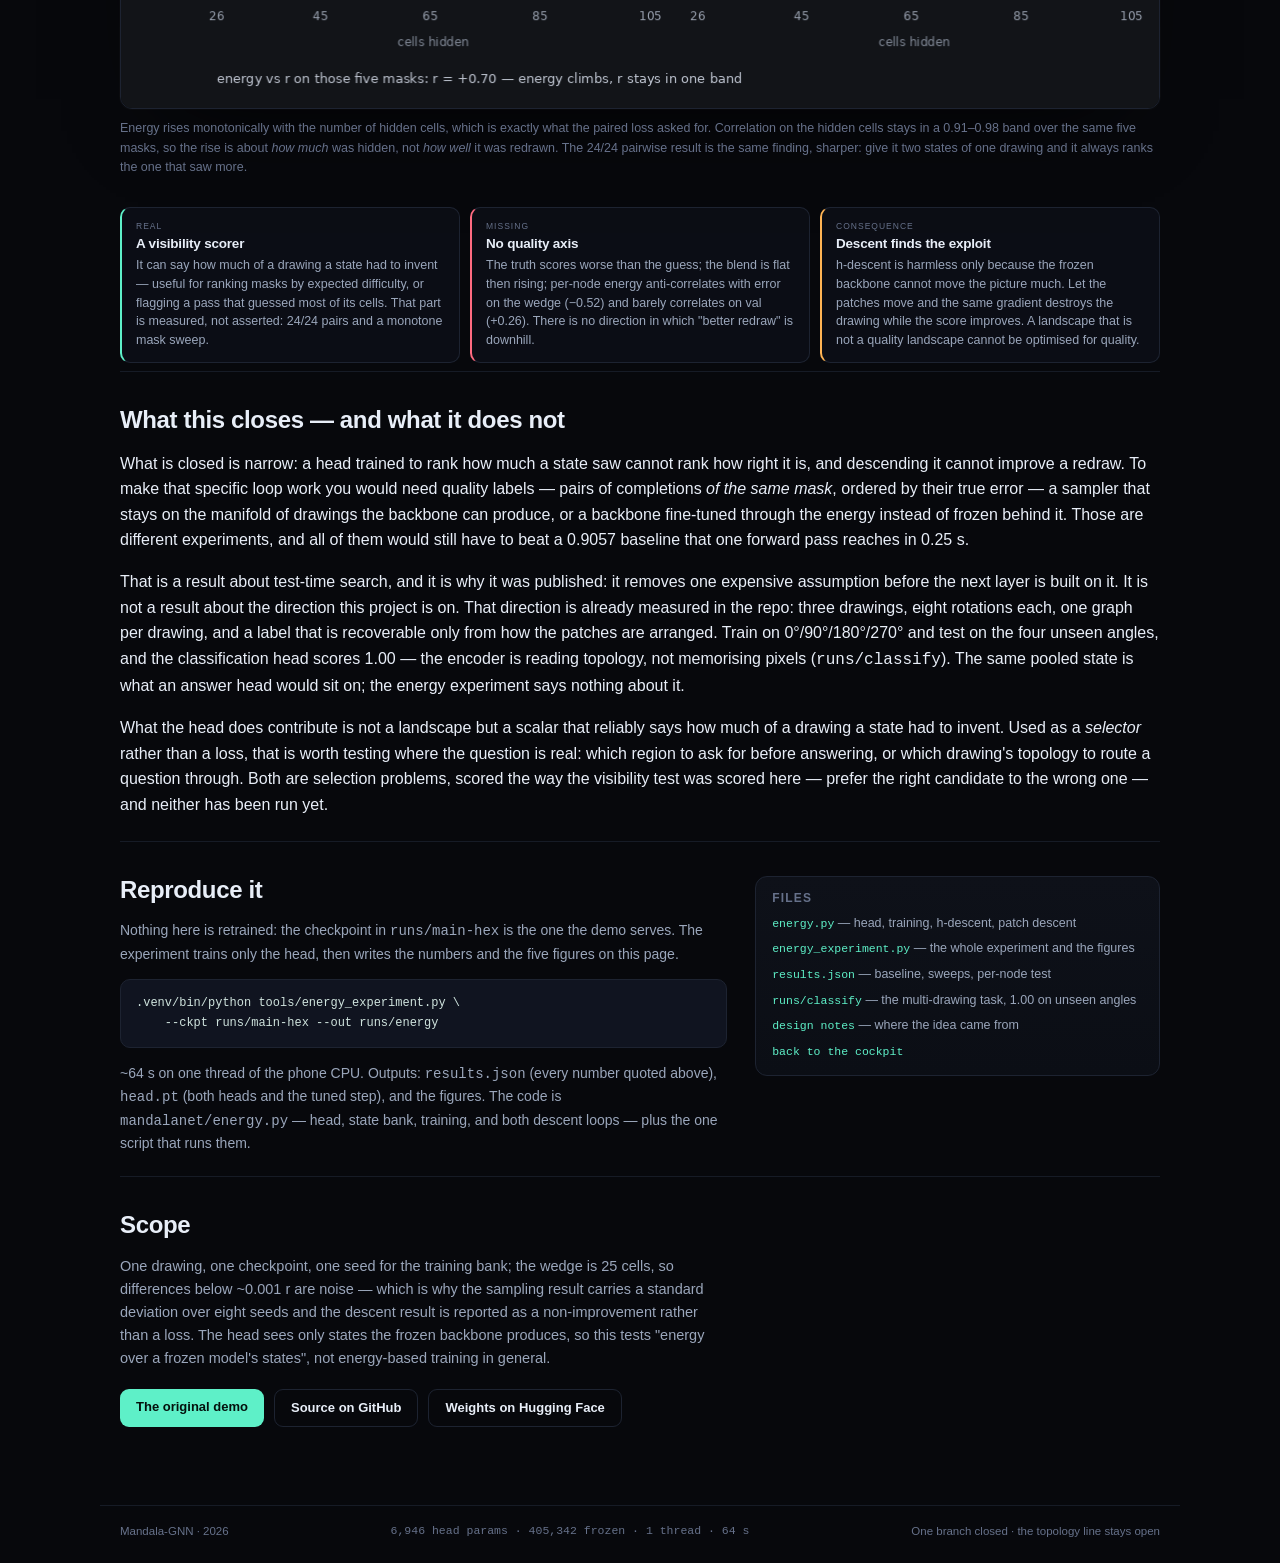
==== commit 1f92a96c: "Reframe the energy result: a closed search loop, not a dead end The page ended by calling the whole " ====
--- a/docs/energy.html
+++ b/docs/energy.html
@@ -209,22 +209,33 @@
 </section>
 
 <section class="band">
-  <h2>What would have to change</h2>
-  <p>
-    The negative result is specific, and so is the fix. A head trained to separate
-    "saw more" from "saw less" has no reason to know which of two equally-masked
-    completions is right; the objective never mentioned it. To make search work you would
-    need quality labels — pairs of completions <em>of the same mask</em>, ordered by their
-    true error — and a sampler that stays on the manifold of drawings the backbone can
-    produce, or a backbone that is fine-tuned through the energy rather than frozen
-    behind it. Both are larger experiments than this one, and both would still have to
-    beat a 0.9057 baseline that a single forward pass reaches in 0.25 s.
-  </p>
-  <p>
-    So this stays a documented dead end rather than a feature. The useful part is the
-    diagnostic: before building a search loop on top of a learned energy, check that it
-    prefers the answer to the guess and that its per-node values track per-node error.
-    Both are cheap, and this one fails both.
+  <h2>What this closes — and what it does not</h2>
+  <p>
+    What is closed is narrow: a head trained to rank how much a state saw cannot rank how
+    right it is, and descending it cannot improve a redraw. To make that specific loop work
+    you would need quality labels — pairs of completions <em>of the same mask</em>, ordered
+    by their true error — a sampler that stays on the manifold of drawings the backbone can
+    produce, or a backbone fine-tuned through the energy instead of frozen behind it. Those
+    are different experiments, and all of them would still have to beat a 0.9057 baseline
+    that one forward pass reaches in 0.25 s.
+  </p>
+  <p>
+    That is a result about test-time search, and it is why it was published: it removes one
+    expensive assumption before the next layer is built on it. It is not a result about the
+    direction this project is on. That direction is already measured in the repo: three
+    drawings, eight rotations each, one graph per drawing, and a label that is recoverable
+    only from how the patches are arranged. Train on 0°/90°/180°/270° and test on the four
+    unseen angles, and the classification head scores 1.00 — the encoder is reading topology,
+    not memorising pixels (<span class="mono">runs/classify</span>). The same pooled state is
+    what an answer head would sit on; the energy experiment says nothing about it.
+  </p>
+  <p>
+    What the head does contribute is not a landscape but a scalar that reliably says how much
+    of a drawing a state had to invent. Used as a <em>selector</em> rather than a loss, that is
+    worth testing where the question is real: which region to ask for before answering, or
+    which drawing's topology to route a question through. Both are selection problems, scored
+    the way the visibility test was scored here — prefer the right candidate to the wrong one —
+    and neither has been run yet.
   </p>
 </section>
 
@@ -252,6 +263,7 @@
       <li><a href="https://github.com/BoogerCheeseOnRye/mandala-gnn/blob/main/mandalanet/energy.py">energy.py</a> — head, training, h-descent, patch descent</li>
       <li><a href="https://github.com/BoogerCheeseOnRye/mandala-gnn/blob/main/tools/energy_experiment.py">energy_experiment.py</a> — the whole experiment and the figures</li>
       <li><a href="https://github.com/BoogerCheeseOnRye/mandala-gnn/blob/main/runs/energy/results.json">results.json</a> — baseline, sweeps, per-node test</li>
+      <li><a href="https://github.com/BoogerCheeseOnRye/mandala-gnn/blob/main/runs/classify/metrics.json">runs/classify</a> — the multi-drawing task, 1.00 on unseen angles</li>
       <li><a href="https://github.com/BoogerCheeseOnRye/mandala-gnn/blob/main/docs/design-notes.md">design notes</a> — where the idea came from</li>
       <li><a href="index.html">back to the cockpit</a></li>
     </ul>
@@ -280,7 +292,7 @@
 <footer>
   <span>Mandala-GNN · 2026</span>
   <span class="mono">6,946 head params · 405,342 frozen · 1 thread · 64 s</span>
-  <span>A negative result, kept.</span>
+  <span>One branch closed · the topology line stays open</span>
 </footer>
 
 </body>
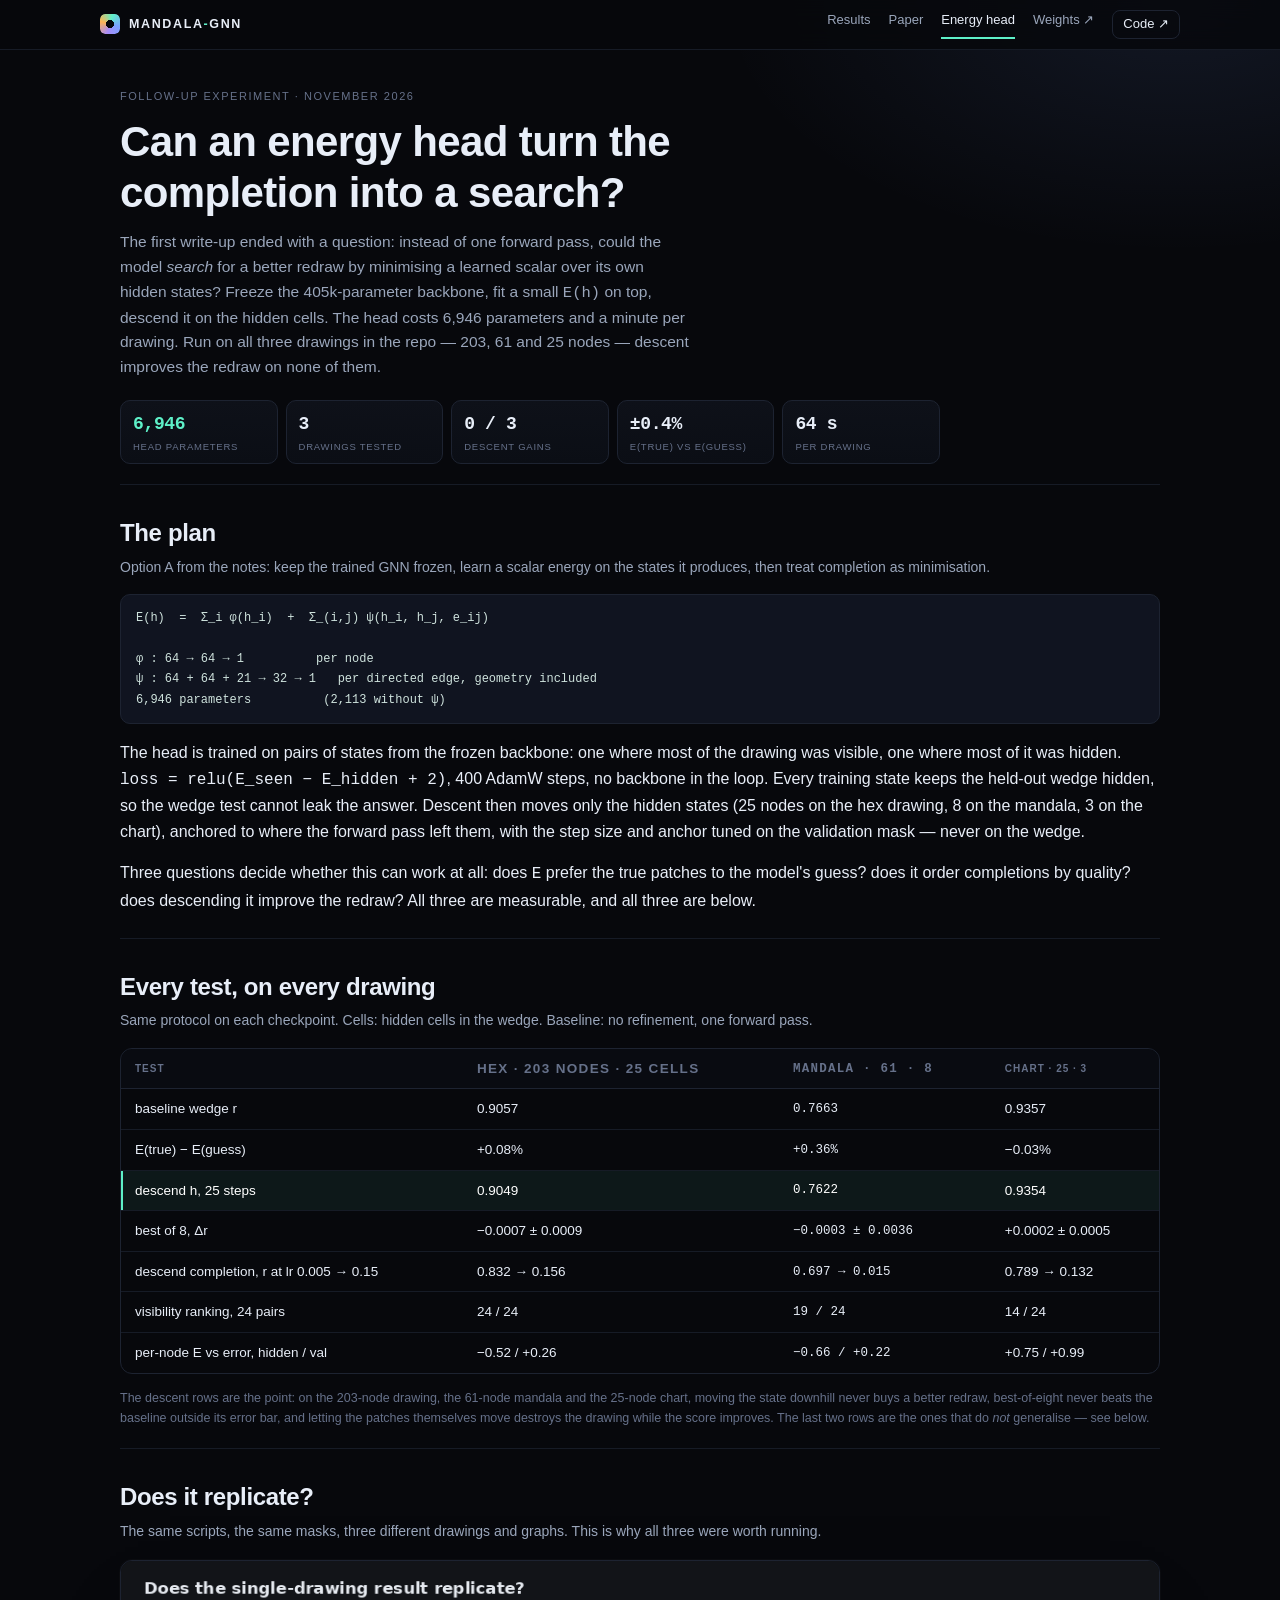
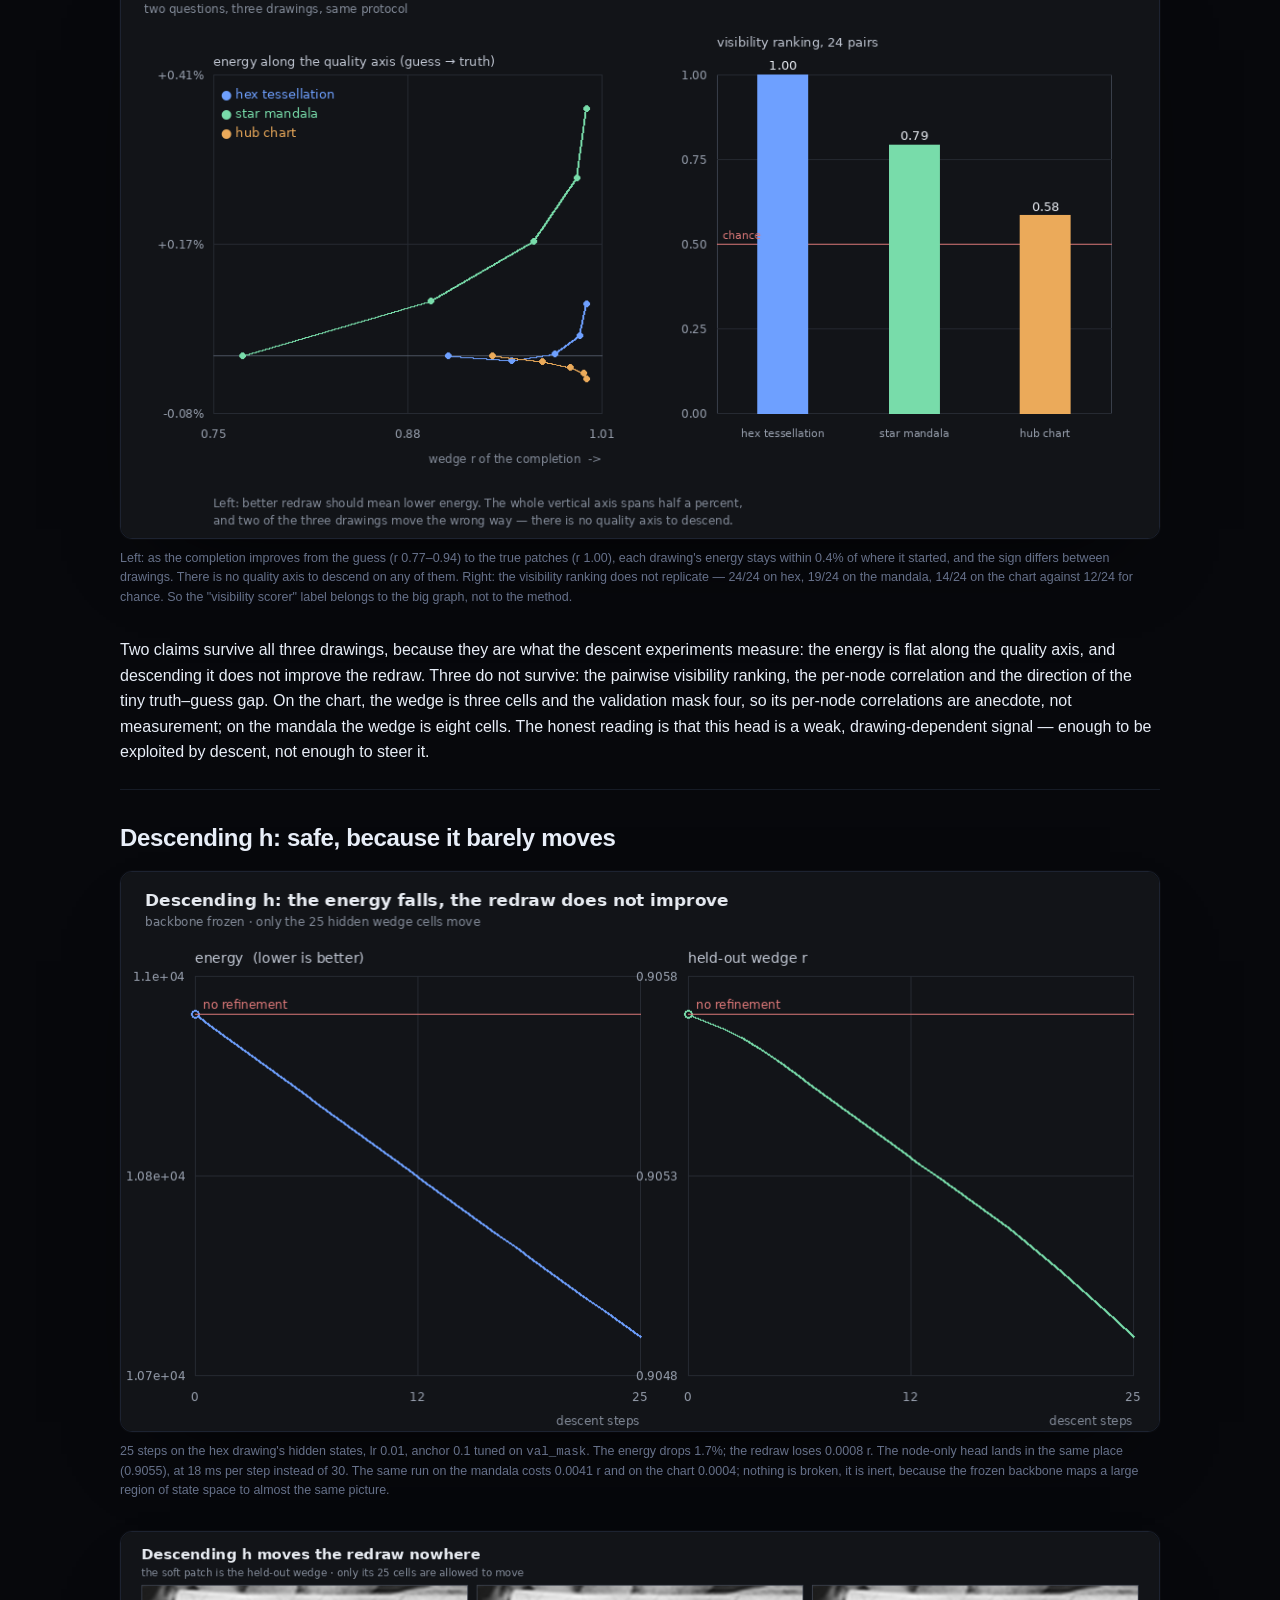
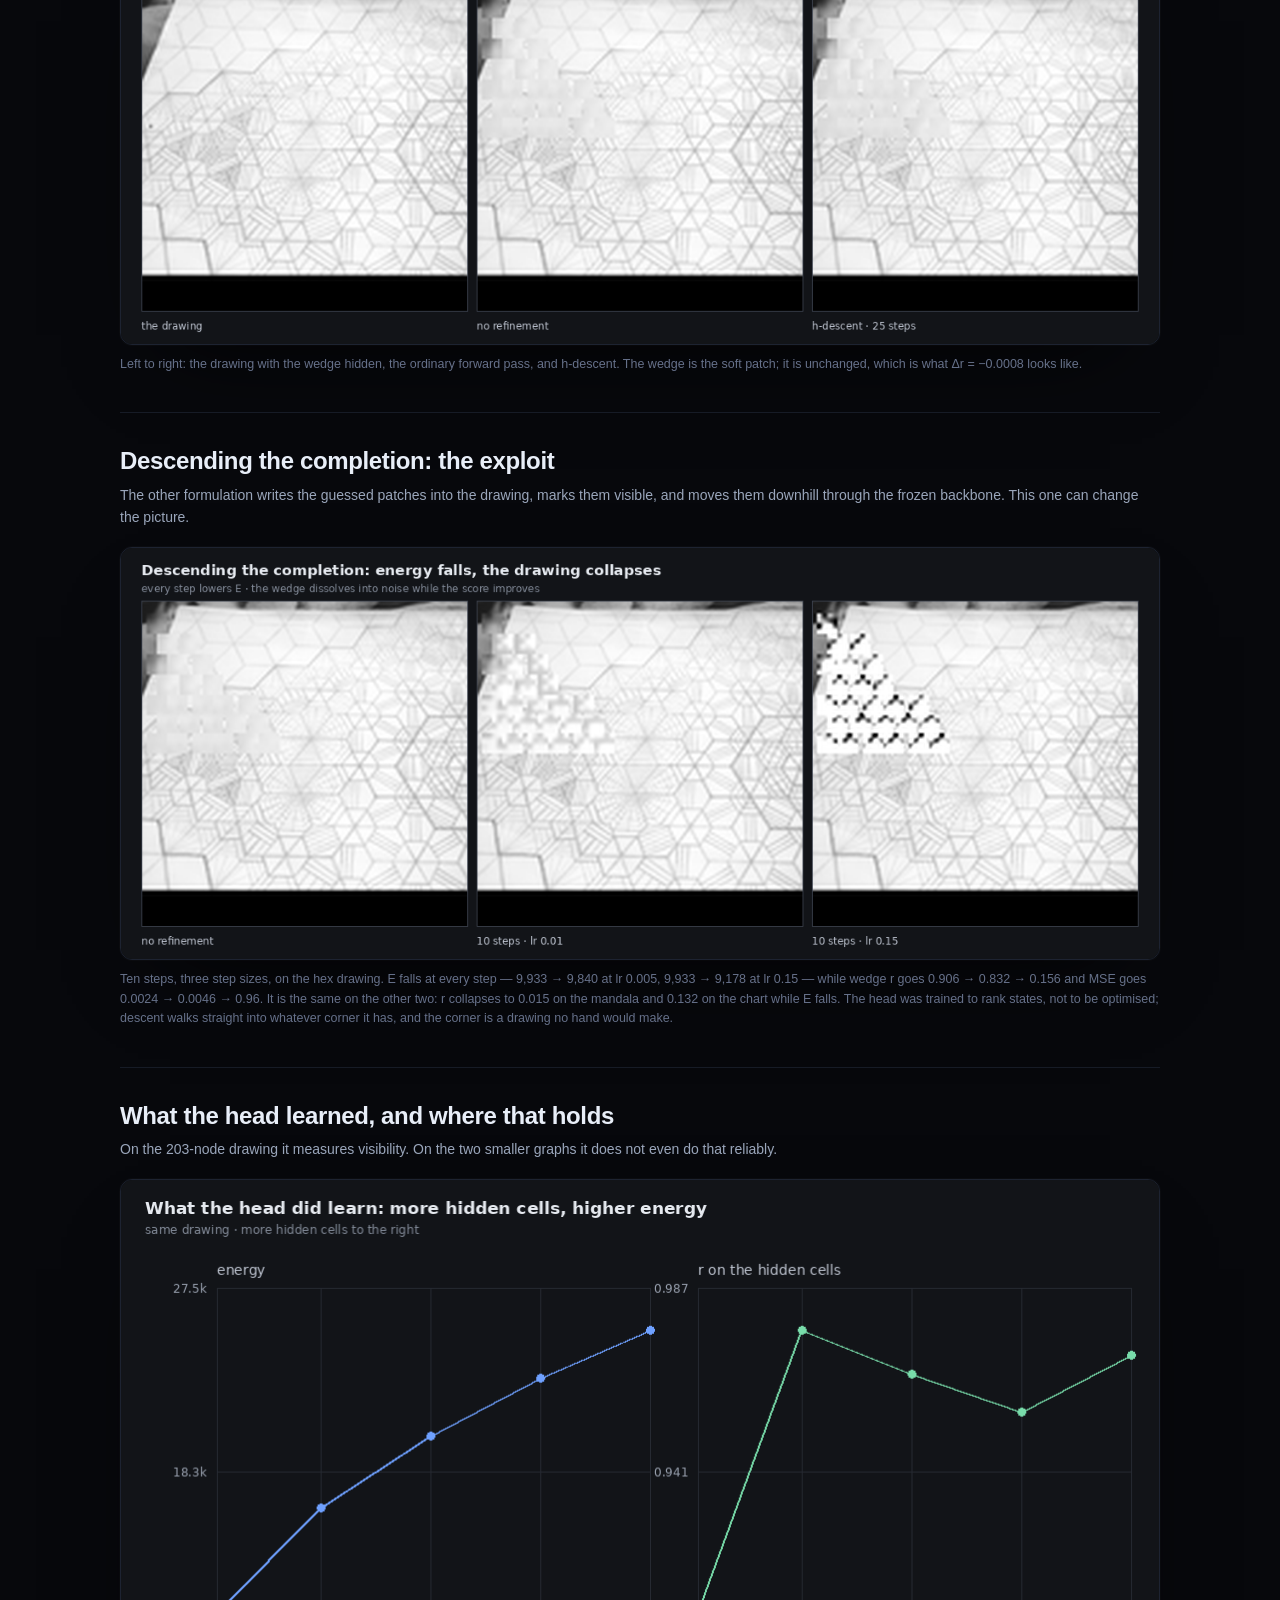
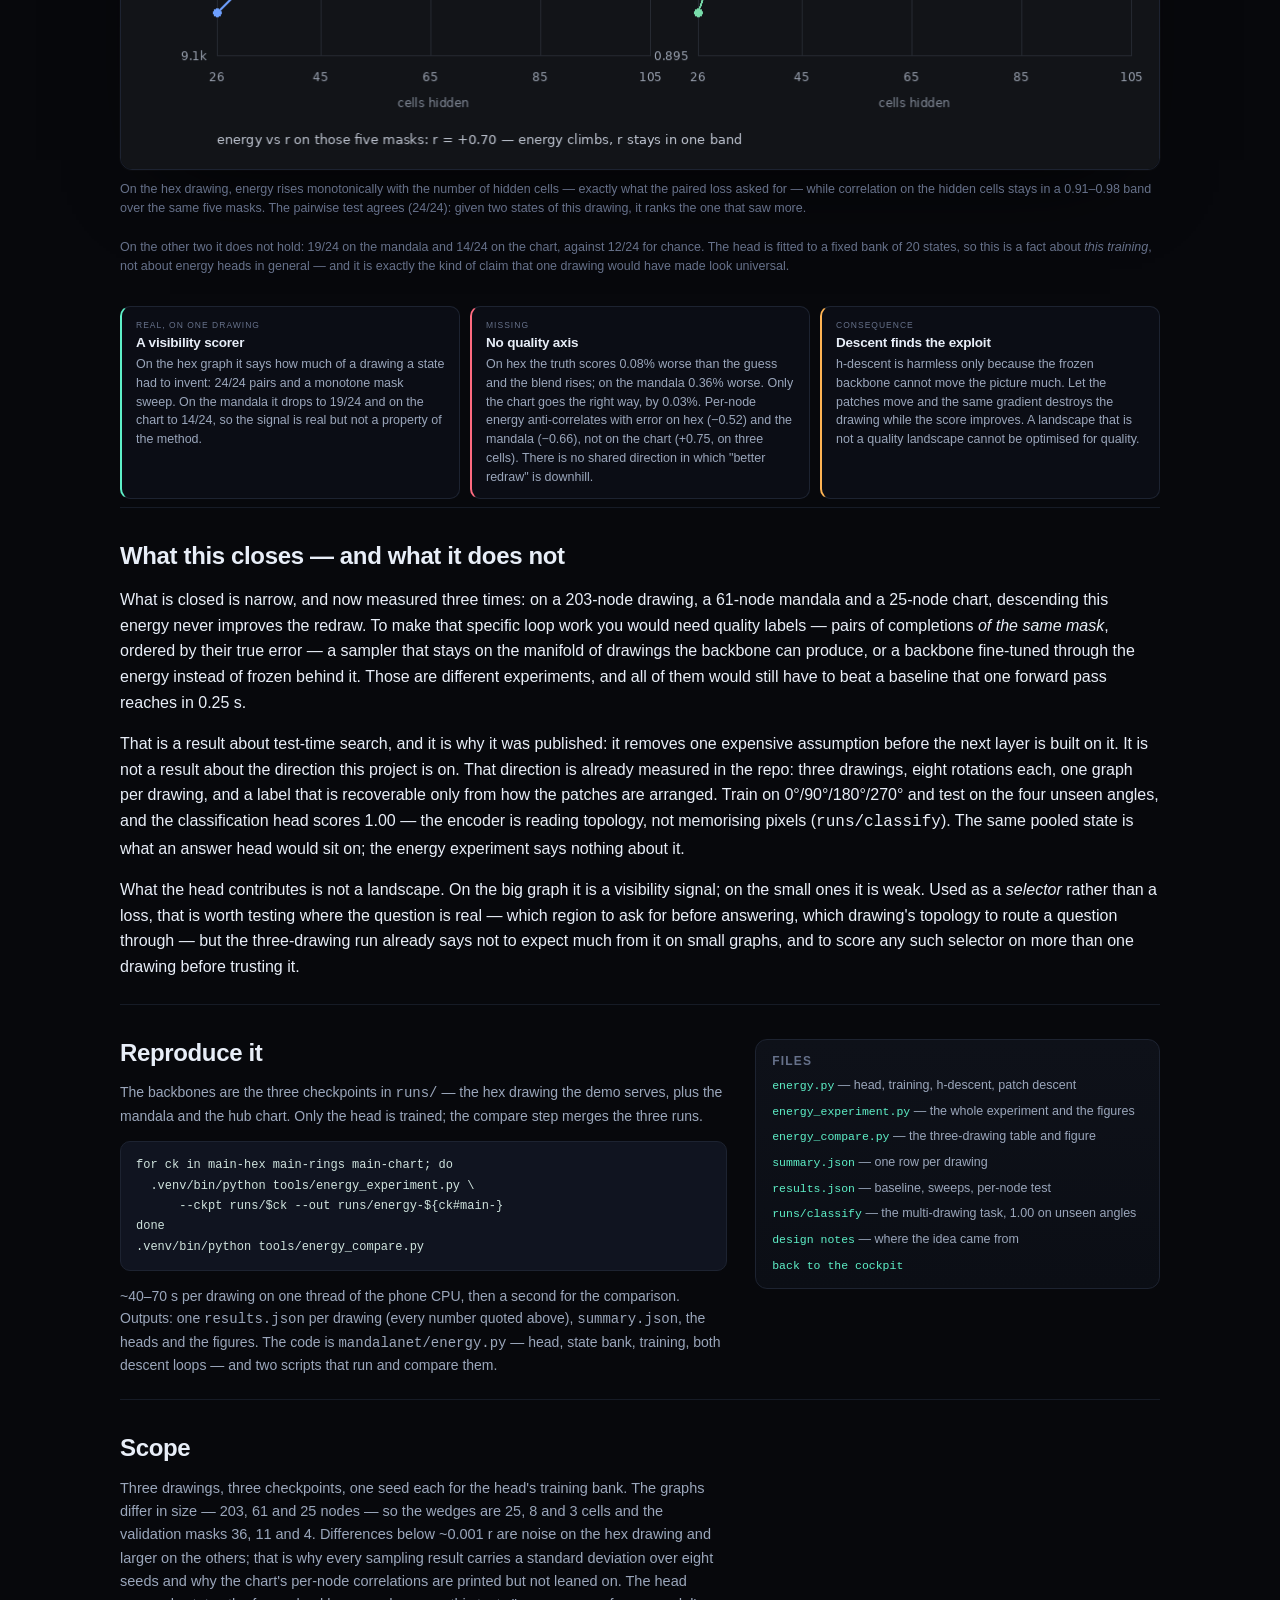
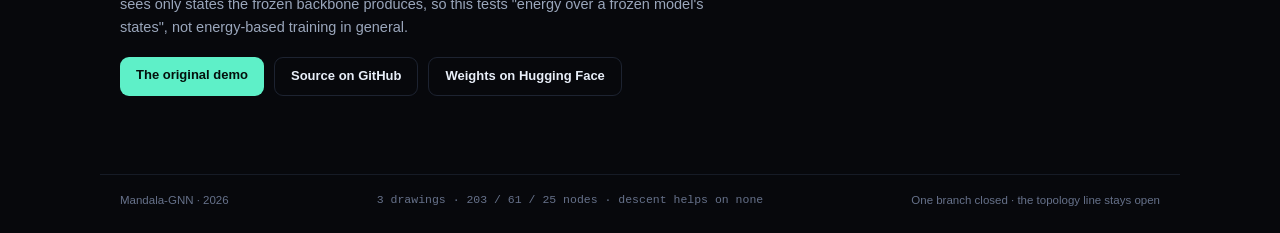
==== commit 73e7e5b0: "energy head: run it on all three drawings The first version tested only the hex drawing, which made " ====
--- a/docs/energy.html
+++ b/docs/energy.html
@@ -4,11 +4,11 @@
 <meta charset="utf-8">
 <meta name="viewport" content="width=device-width, initial-scale=1">
 <meta name="theme-color" content="#07080c">
-<title>Mandala-GNN — the energy head that did not work</title>
-<meta name="description" content="A 6,946-parameter energy head over a frozen 405k-parameter GNN: what it learned (how much was hidden), what it did not (whether the redraw was right), and why descent into it fails.">
+<title>Mandala-GNN — the energy head, on three drawings</title>
+<meta name="description" content="A 6,946-parameter energy head over a frozen GNN, tested on all three hand drawings (203, 61 and 25 nodes): descent does not improve the redraw on any of them.">
 <meta property="og:title" content="Mandala-GNN — the energy head">
-<meta property="og:description" content="Freeze the backbone, learn E(h), descend it to improve a redraw. 64 seconds of experiment, one negative result, and the diagnostic that explains it.">
-<meta property="og:image" content="img/energy-quality.png">
+<meta property="og:description" content="Freeze the backbone, learn E(h), descend it to improve a redraw. Three drawings, 64 s each, and the same answer on all three.">
+<meta property="og:image" content="img/energy-replication.png">
 <link rel="stylesheet" href="site.css">
 </head>
 <body>
@@ -36,17 +36,17 @@
     The first write-up ended with a question: instead of one forward pass, could the
     model <em>search</em> for a better redraw by minimising a learned scalar over its own
     hidden states? Freeze the 405k-parameter backbone, fit a small
-    <span class="mono">E(h)</span> on top, descend it on the 25 hidden cells. The head
-    costs 6,946 parameters and 64 seconds to test. It learned something real — just not
-    the thing descent needs.
+    <span class="mono">E(h)</span> on top, descend it on the hidden cells. The head costs
+    6,946 parameters and a minute per drawing. Run on all three drawings in the repo —
+    203, 61 and 25 nodes — descent improves the redraw on none of them.
   </p>
 
   <div class="stats">
     <div><b>6,946</b><span>head parameters</span></div>
-    <div><b>24/24</b><span>visibility pairs ranked</span></div>
-    <div><b>+0.08%</b><span>E(true) vs E(guess)</span></div>
-    <div><b>0.9049</b><span>wedge r after descent</span></div>
-    <div><b>64 s</b><span>whole experiment</span></div>
+    <div><b>3</b><span>drawings tested</span></div>
+    <div><b>0 / 3</b><span>descent gains</span></div>
+    <div><b>±0.4%</b><span>E(true) vs E(guess)</span></div>
+    <div><b>64 s</b><span>per drawing</span></div>
   </div>
 </section>
 
@@ -66,9 +66,10 @@
     drawing was visible, one where most of it was hidden.
     <span class="mono">loss = relu(E_seen − E_hidden + 2)</span>, 400 AdamW steps, no
     backbone in the loop. Every training state keeps the held-out wedge hidden, so the
-    wedge test cannot leak the answer. Descent then moves only the 25 hidden nodes'
-    states, anchored to where the forward pass left them, with the step size and anchor
-    tuned on the validation mask — never on the wedge.
+    wedge test cannot leak the answer. Descent then moves only the hidden states (25
+    nodes on the hex drawing, 8 on the mandala, 3 on the chart), anchored to where the
+    forward pass left them, with the step size and anchor tuned on the validation mask —
+    never on the wedge.
   </p>
   <p>
     Three questions decide whether this can work at all: does
@@ -79,50 +80,61 @@
 </section>
 
 <section class="band">
-  <h2>Every test, and what it returned</h2>
-  <p class="sub">One checkpoint, one drawing, one seed unless noted. Baseline: wedge
-    r 0.9057, MSE 0.00245 on 25 cells.</p>
+  <h2>Every test, on every drawing</h2>
+  <p class="sub">Same protocol on each checkpoint. Cells: hidden cells in the wedge.
+    Baseline: no refinement, one forward pass.</p>
 
   <div class="table-wrap prose">
     <table>
-      <thead><tr><th>Test</th><th>Asks</th><th>Result</th></tr></thead>
+      <thead><tr><th>Test</th><th>Hex · 203 nodes · 25 cells</th><th>Mandala · 61 · 8</th><th>Chart · 25 · 3</th></tr></thead>
       <tbody>
-        <tr class="hl"><td>true patches vs the guess</td><td>does E prefer the answer?</td><td>6,183.5 vs 6,178.8 · +0.08% the wrong way</td></tr>
-        <tr><td>blend guess → truth, 5 points</td><td>does E fall as r rises?</td><td>r 0.906 → 1.000, E 6,178.8 → 6,183.5</td></tr>
-        <tr><td>24 visibility pairs</td><td>does E rank "saw more" lower?</td><td>24 / 24 correct</td></tr>
-        <tr><td>hide 26 → 105 cells</td><td>does E track how much was hidden?</td><td>11.2k → 25.3k, monotone</td></tr>
-        <tr><td>descend h, 25 steps</td><td>does wedge r improve?</td><td>0.9049 (was 0.9057), E −1.7%</td></tr>
-        <tr><td>node-only head (2,113 params)</td><td>does the edge term matter?</td><td>0.9055, same non-result</td></tr>
-        <tr><td>descend the completion, 10 steps</td><td>does a lower E mean a better redraw?</td><td>r 0.832 → 0.156 as lr rises, E falls throughout</td></tr>
-        <tr><td>best of 8 sampled states</td><td>can E pick a better candidate?</td><td>Δr −0.0007 ± 0.0009 (8 seeds)</td></tr>
-        <tr><td>per-node E vs per-node error</td><td>is it an uncertainty map?</td><td>r −0.52 on the wedge, +0.26 on val</td></tr>
+        <tr><td>baseline wedge r</td><td>0.9057</td><td>0.7663</td><td>0.9357</td></tr>
+        <tr><td>E(true) − E(guess)</td><td>+0.08%</td><td>+0.36%</td><td>−0.03%</td></tr>
+        <tr class="hl"><td>descend h, 25 steps</td><td>0.9049</td><td>0.7622</td><td>0.9354</td></tr>
+        <tr><td>best of 8, Δr</td><td>−0.0007 ± 0.0009</td><td>−0.0003 ± 0.0036</td><td>+0.0002 ± 0.0005</td></tr>
+        <tr><td>descend completion, r at lr 0.005 → 0.15</td><td>0.832 → 0.156</td><td>0.697 → 0.015</td><td>0.789 → 0.132</td></tr>
+        <tr><td>visibility ranking, 24 pairs</td><td>24 / 24</td><td>19 / 24</td><td>14 / 24</td></tr>
+        <tr><td>per-node E vs error, hidden / val</td><td>−0.52 / +0.26</td><td>−0.66 / +0.22</td><td>+0.75 / +0.99</td></tr>
       </tbody>
     </table>
   </div>
 
   <p class="caption">
-    The last two rows matter as much as the first: a scorer that picks the best of eight
-    random candidates would show a positive Δr, and a useful per-cell signal would
-    correlate with error. Neither happens. "Best of 8" was tuned on
-    <span class="mono">val_mask</span> and then repeated over eight sampling seeds, because
-    the wedge is only 25 cells and a single draw is noise.
-  </p>
-</section>
-
-<section class="band">
-  <h2>The decisive picture</h2>
-  <p class="sub">Same mask, same support, five completions of increasing quality. Only the
-    patches change.</p>
-
-  <figure class="shot">
-    <img src="img/energy-quality.png" alt="Energy plotted against wedge correlation for five completions blended from the model's guess to the true patches: the line rises slightly from r 0.906 to r 1.000, ending higher at the truth.">
-    <figcaption>
-      A usable landscape is a falling line: better redraw, lower energy. This one rises.
-      The whole vertical range is 0.08% of E, so the head is close to indifferent — but
-      what little signal it has points the wrong way, and a descent procedure will
-      happily follow it downhill.
-    </figcaption>
-  </figure>
+    The descent rows are the point: on the 203-node drawing, the 61-node mandala and the
+    25-node chart, moving the state downhill never buys a better redraw, best-of-eight never
+    beats the baseline outside its error bar, and letting the patches themselves move
+    destroys the drawing while the score improves. The last two rows are the ones that do
+    <em>not</em> generalise — see below.
+  </p>
+</section>
+
+<section class="band">
+  <h2>Does it replicate?</h2>
+  <p class="sub">The same scripts, the same masks, three different drawings and graphs. This
+    is why all three were worth running.</p>
+
+  <figure class="shot">
+    <img src="img/energy-replication.png" alt="Left: three curves of relative energy against completion r, all nearly flat, with two rising slightly and one falling. Right: bars of visibility ranking accuracy, 1.00 for hex, 0.79 for the mandala and 0.58 for the chart, with a chance line at 0.5.">
+    <figcaption>
+      Left: as the completion improves from the guess (r 0.77–0.94) to the true patches
+      (r 1.00), each drawing's energy stays within 0.4% of where it started, and the sign
+      differs between drawings. There is no quality axis to descend on any of them.
+      Right: the visibility ranking does not replicate — 24/24 on hex, 19/24 on the
+      mandala, 14/24 on the chart against 12/24 for chance. So the "visibility scorer" label
+      belongs to the big graph, not to the method.
+    </figcaption>
+  </figure>
+
+  <p>
+    Two claims survive all three drawings, because they are what the descent experiments
+    measure: the energy is flat along the quality axis, and descending it does not improve
+    the redraw. Three do not survive: the pairwise visibility ranking, the per-node
+    correlation and the direction of the tiny truth–guess gap. On the chart, the wedge is
+    three cells and the validation mask four, so its per-node correlations are anecdote,
+    not measurement; on the mandala the wedge is eight cells. The honest reading is that
+    this head is a weak, drawing-dependent signal — enough to be exploited by descent,
+    not enough to steer it.
+  </p>
 </section>
 
 <section class="band">
@@ -131,11 +143,12 @@
   <figure class="shot">
     <img src="img/energy-curve.png" alt="Two panels against descent step: energy falls steadily from 10,930 to 10,748; wedge r falls from 0.9057 to 0.9049.">
     <figcaption>
-      25 steps on the 25 hidden states, lr 0.01, anchor 0.1 tuned on
+      25 steps on the hex drawing's hidden states, lr 0.01, anchor 0.1 tuned on
       <span class="mono">val_mask</span>. The energy drops 1.7%; the redraw loses 0.0008 r.
       The node-only head lands in the same place (0.9055), at 18 ms per step instead of 30.
-      Nothing here is broken — it is just inert, because the frozen backbone maps a large
-      region of state space to almost the same picture.
+      The same run on the mandala costs 0.0041 r and on the chart 0.0004; nothing is broken,
+      it is inert, because the frozen backbone maps a large region of state space to almost
+      the same picture.
     </figcaption>
   </figure>
 
@@ -158,44 +171,52 @@
   <figure class="shot">
     <img src="img/energy-collapse.png" alt="Three panels: baseline completion; 10 steps at lr 0.01 where the wedge is grainy; 10 steps at lr 0.15 where the wedge is black-and-white noise.">
     <figcaption>
-      Ten steps, three step sizes. E falls at every step — 9,933 → 9,840 at lr 0.005,
-      9,933 → 9,178 at lr 0.15 — while wedge r goes 0.906 → 0.832 → 0.156 and MSE goes
-      0.0024 → 0.0046 → 0.96. The head was trained to rank states, not to be optimised;
-      descent walks straight into whatever corner it has, and the corner is a drawing
-      no hand would make.
-    </figcaption>
-  </figure>
-</section>
-
-<section class="band">
-  <h2>What the head actually learned</h2>
-  <p class="sub">Not quality. Visibility: how much of the drawing the state had to guess.</p>
+      Ten steps, three step sizes, on the hex drawing. E falls at every step — 9,933 →
+      9,840 at lr 0.005, 9,933 → 9,178 at lr 0.15 — while wedge r goes 0.906 → 0.832 → 0.156
+      and MSE goes 0.0024 → 0.0046 → 0.96. It is the same on the other two: r collapses to
+      0.015 on the mandala and 0.132 on the chart while E falls. The head was trained to rank
+      states, not to be optimised; descent walks straight into whatever corner it has, and
+      the corner is a drawing no hand would make.
+    </figcaption>
+  </figure>
+</section>
+
+<section class="band">
+  <h2>What the head learned, and where that holds</h2>
+  <p class="sub">On the 203-node drawing it measures visibility. On the two smaller graphs
+    it does not even do that reliably.</p>
 
   <figure class="shot">
     <img src="img/energy-mask.png" alt="Two panels against cells hidden, 26 to 105: energy rises monotonically from 11.2 to 25.3 thousand; r stays between 0.906 and 0.976.">
     <figcaption>
-      Energy rises monotonically with the number of hidden cells, which is exactly what the
-      paired loss asked for. Correlation on the hidden cells stays in a 0.91–0.98 band over
-      the same five masks, so the rise is about <em>how much</em> was hidden, not
-      <em>how well</em> it was redrawn. The 24/24 pairwise result is the same finding,
-      sharper: give it two states of one drawing and it always ranks the one that saw more.
+      On the hex drawing, energy rises monotonically with the number of hidden cells —
+      exactly what the paired loss asked for — while correlation on the hidden cells stays in
+      a 0.91–0.98 band over the same five masks. The pairwise test agrees (24/24): given two
+      states of this drawing, it ranks the one that saw more.
+      <br><br>
+      On the other two it does not hold: 19/24 on the mandala and 14/24 on the chart, against
+      12/24 for chance. The head is fitted to a fixed bank of 20 states, so this is a fact
+      about <em>this training</em>, not about energy heads in general — and it is exactly the
+      kind of claim that one drawing would have made look universal.
     </figcaption>
   </figure>
 
   <div class="note-grid">
     <article class="note">
-      <div class="tag">real</div>
+      <div class="tag">real, on one drawing</div>
       <h3>A visibility scorer</h3>
-      <p>It can say how much of a drawing a state had to invent — useful for ranking masks
-      by expected difficulty, or flagging a pass that guessed most of its cells. That part
-      is measured, not asserted: 24/24 pairs and a monotone mask sweep.</p>
+      <p>On the hex graph it says how much of a drawing a state had to invent: 24/24 pairs and
+      a monotone mask sweep. On the mandala it drops to 19/24 and on the chart to 14/24, so
+      the signal is real but not a property of the method.</p>
     </article>
     <article class="note bad">
       <div class="tag">missing</div>
       <h3>No quality axis</h3>
-      <p>The truth scores worse than the guess; the blend is flat then rising; per-node
-      energy anti-correlates with error on the wedge (−0.52) and barely correlates on val
-      (+0.26). There is no direction in which "better redraw" is downhill.</p>
+      <p>On hex the truth scores 0.08% worse than the guess and the blend rises; on the
+      mandala 0.36% worse. Only the chart goes the right way, by 0.03%. Per-node energy
+      anti-correlates with error on hex (−0.52) and the mandala (−0.66), not on the chart
+      (+0.75, on three cells). There is no shared direction in which "better redraw" is
+      downhill.</p>
     </article>
     <article class="note warn">
       <div class="tag">consequence</div>
@@ -211,13 +232,13 @@
 <section class="band">
   <h2>What this closes — and what it does not</h2>
   <p>
-    What is closed is narrow: a head trained to rank how much a state saw cannot rank how
-    right it is, and descending it cannot improve a redraw. To make that specific loop work
-    you would need quality labels — pairs of completions <em>of the same mask</em>, ordered
-    by their true error — a sampler that stays on the manifold of drawings the backbone can
-    produce, or a backbone fine-tuned through the energy instead of frozen behind it. Those
-    are different experiments, and all of them would still have to beat a 0.9057 baseline
-    that one forward pass reaches in 0.25 s.
+    What is closed is narrow, and now measured three times: on a 203-node drawing, a 61-node
+    mandala and a 25-node chart, descending this energy never improves the redraw. To make
+    that specific loop work you would need quality labels — pairs of completions <em>of the
+    same mask</em>, ordered by their true error — a sampler that stays on the manifold of
+    drawings the backbone can produce, or a backbone fine-tuned through the energy instead of
+    frozen behind it. Those are different experiments, and all of them would still have to
+    beat a baseline that one forward pass reaches in 0.25 s.
   </p>
   <p>
     That is a result about test-time search, and it is why it was published: it removes one
@@ -230,12 +251,12 @@
     what an answer head would sit on; the energy experiment says nothing about it.
   </p>
   <p>
-    What the head does contribute is not a landscape but a scalar that reliably says how much
-    of a drawing a state had to invent. Used as a <em>selector</em> rather than a loss, that is
-    worth testing where the question is real: which region to ask for before answering, or
-    which drawing's topology to route a question through. Both are selection problems, scored
-    the way the visibility test was scored here — prefer the right candidate to the wrong one —
-    and neither has been run yet.
+    What the head contributes is not a landscape. On the big graph it is a visibility signal;
+    on the small ones it is weak. Used as a <em>selector</em> rather than a loss, that is worth
+    testing where the question is real — which region to ask for before answering, which
+    drawing's topology to route a question through — but the three-drawing run already says
+    not to expect much from it on small graphs, and to score any such selector on more than
+    one drawing before trusting it.
   </p>
 </section>
 
@@ -243,18 +264,21 @@
   <div>
     <h2>Reproduce it</h2>
     <p>
-      Nothing here is retrained: the checkpoint in <span class="mono">runs/main-hex</span>
-      is the one the demo serves. The experiment trains only the head, then writes the
-      numbers and the five figures on this page.
+      The backbones are the three checkpoints in <span class="mono">runs/</span> — the hex
+      drawing the demo serves, plus the mandala and the hub chart. Only the head is trained;
+      the compare step merges the three runs.
     </p>
-    <pre class="code">.venv/bin/python tools/energy_experiment.py \
-    --ckpt runs/main-hex --out runs/energy</pre>
+    <pre class="code">for ck in main-hex main-rings main-chart; do
+  .venv/bin/python tools/energy_experiment.py \
+      --ckpt runs/$ck --out runs/energy-${ck#main-}
+done
+.venv/bin/python tools/energy_compare.py</pre>
     <p class="fine">
-      ~64 s on one thread of the phone CPU. Outputs: <span class="mono">results.json</span>
-      (every number quoted above), <span class="mono">head.pt</span> (both heads and the
-      tuned step), and the figures. The code is
-      <span class="mono">mandalanet/energy.py</span> — head, state bank, training, and both
-      descent loops — plus the one script that runs them.
+      ~40–70 s per drawing on one thread of the phone CPU, then a second for the comparison.
+      Outputs: one <span class="mono">results.json</span> per drawing (every number quoted
+      above), <span class="mono">summary.json</span>, the heads and the figures. The code is
+      <span class="mono">mandalanet/energy.py</span> — head, state bank, training, both
+      descent loops — and two scripts that run and compare them.
     </p>
   </div>
   <div class="run-side">
@@ -262,6 +286,8 @@
     <ul>
       <li><a href="https://github.com/BoogerCheeseOnRye/mandala-gnn/blob/main/mandalanet/energy.py">energy.py</a> — head, training, h-descent, patch descent</li>
       <li><a href="https://github.com/BoogerCheeseOnRye/mandala-gnn/blob/main/tools/energy_experiment.py">energy_experiment.py</a> — the whole experiment and the figures</li>
+      <li><a href="https://github.com/BoogerCheeseOnRye/mandala-gnn/blob/main/tools/energy_compare.py">energy_compare.py</a> — the three-drawing table and figure</li>
+      <li><a href="https://github.com/BoogerCheeseOnRye/mandala-gnn/blob/main/runs/energy/summary.json">summary.json</a> — one row per drawing</li>
       <li><a href="https://github.com/BoogerCheeseOnRye/mandala-gnn/blob/main/runs/energy/results.json">results.json</a> — baseline, sweeps, per-node test</li>
       <li><a href="https://github.com/BoogerCheeseOnRye/mandala-gnn/blob/main/runs/classify/metrics.json">runs/classify</a> — the multi-drawing task, 1.00 on unseen angles</li>
       <li><a href="https://github.com/BoogerCheeseOnRye/mandala-gnn/blob/main/docs/design-notes.md">design notes</a> — where the idea came from</li>
@@ -273,12 +299,13 @@
 <section class="band limits-band">
   <h2>Scope</h2>
   <p>
-    One drawing, one checkpoint, one seed for the training bank; the wedge is 25 cells, so
-    differences below ~0.001 r are noise — which is why the sampling result carries a
-    standard deviation over eight seeds and the descent result is reported as a
-    non-improvement rather than a loss. The head sees only states the frozen backbone
-    produces, so this tests "energy over a frozen model's states", not energy-based
-    training in general.
+    Three drawings, three checkpoints, one seed each for the head's training bank. The
+    graphs differ in size — 203, 61 and 25 nodes — so the wedges are 25, 8 and 3 cells and
+    the validation masks 36, 11 and 4. Differences below ~0.001 r are noise on the hex
+    drawing and larger on the others; that is why every sampling result carries a standard
+    deviation over eight seeds and why the chart's per-node correlations are printed but not
+    leaned on. The head sees only states the frozen backbone produces, so this tests "energy
+    over a frozen model's states", not energy-based training in general.
   </p>
   <p class="links">
     <a class="btn" href="index.html">The original demo</a>
@@ -291,7 +318,7 @@
 
 <footer>
   <span>Mandala-GNN · 2026</span>
-  <span class="mono">6,946 head params · 405,342 frozen · 1 thread · 64 s</span>
+  <span class="mono">3 drawings · 203 / 61 / 25 nodes · descent helps on none</span>
   <span>One branch closed · the topology line stays open</span>
 </footer>
 
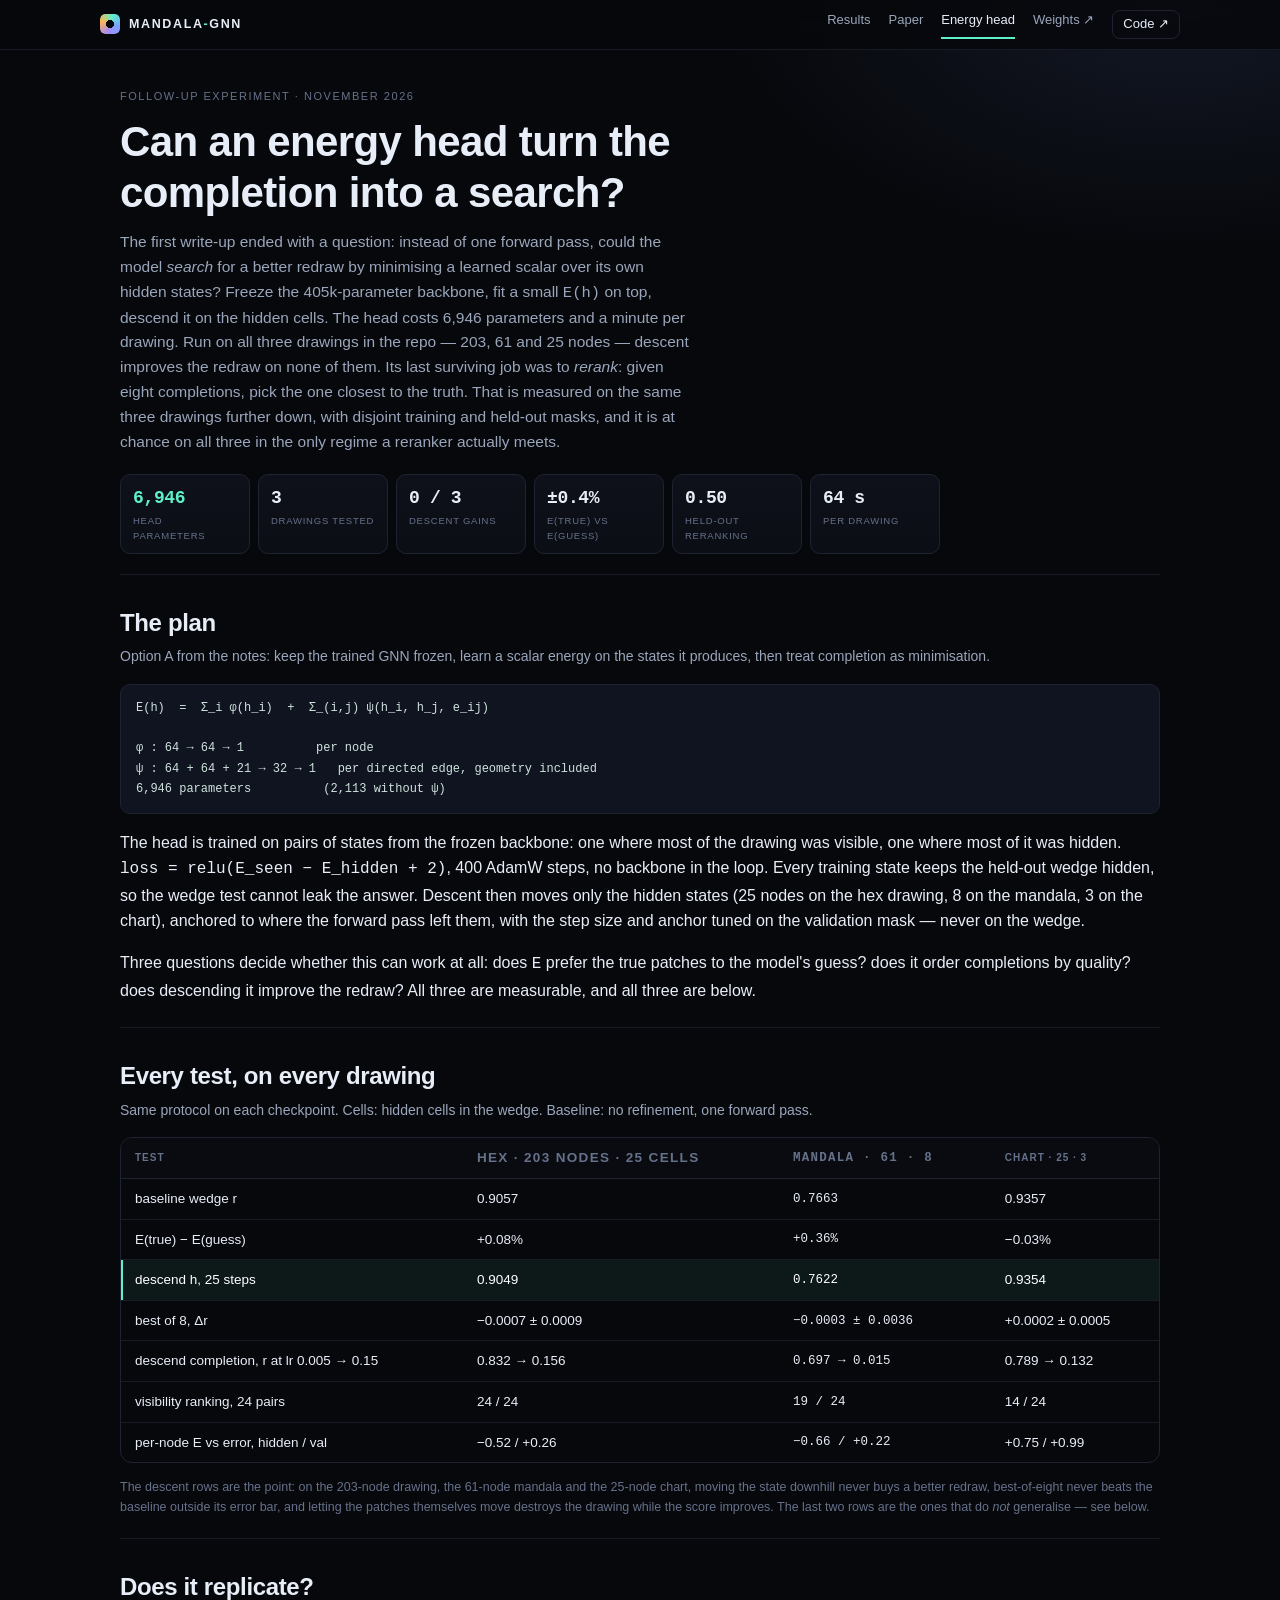
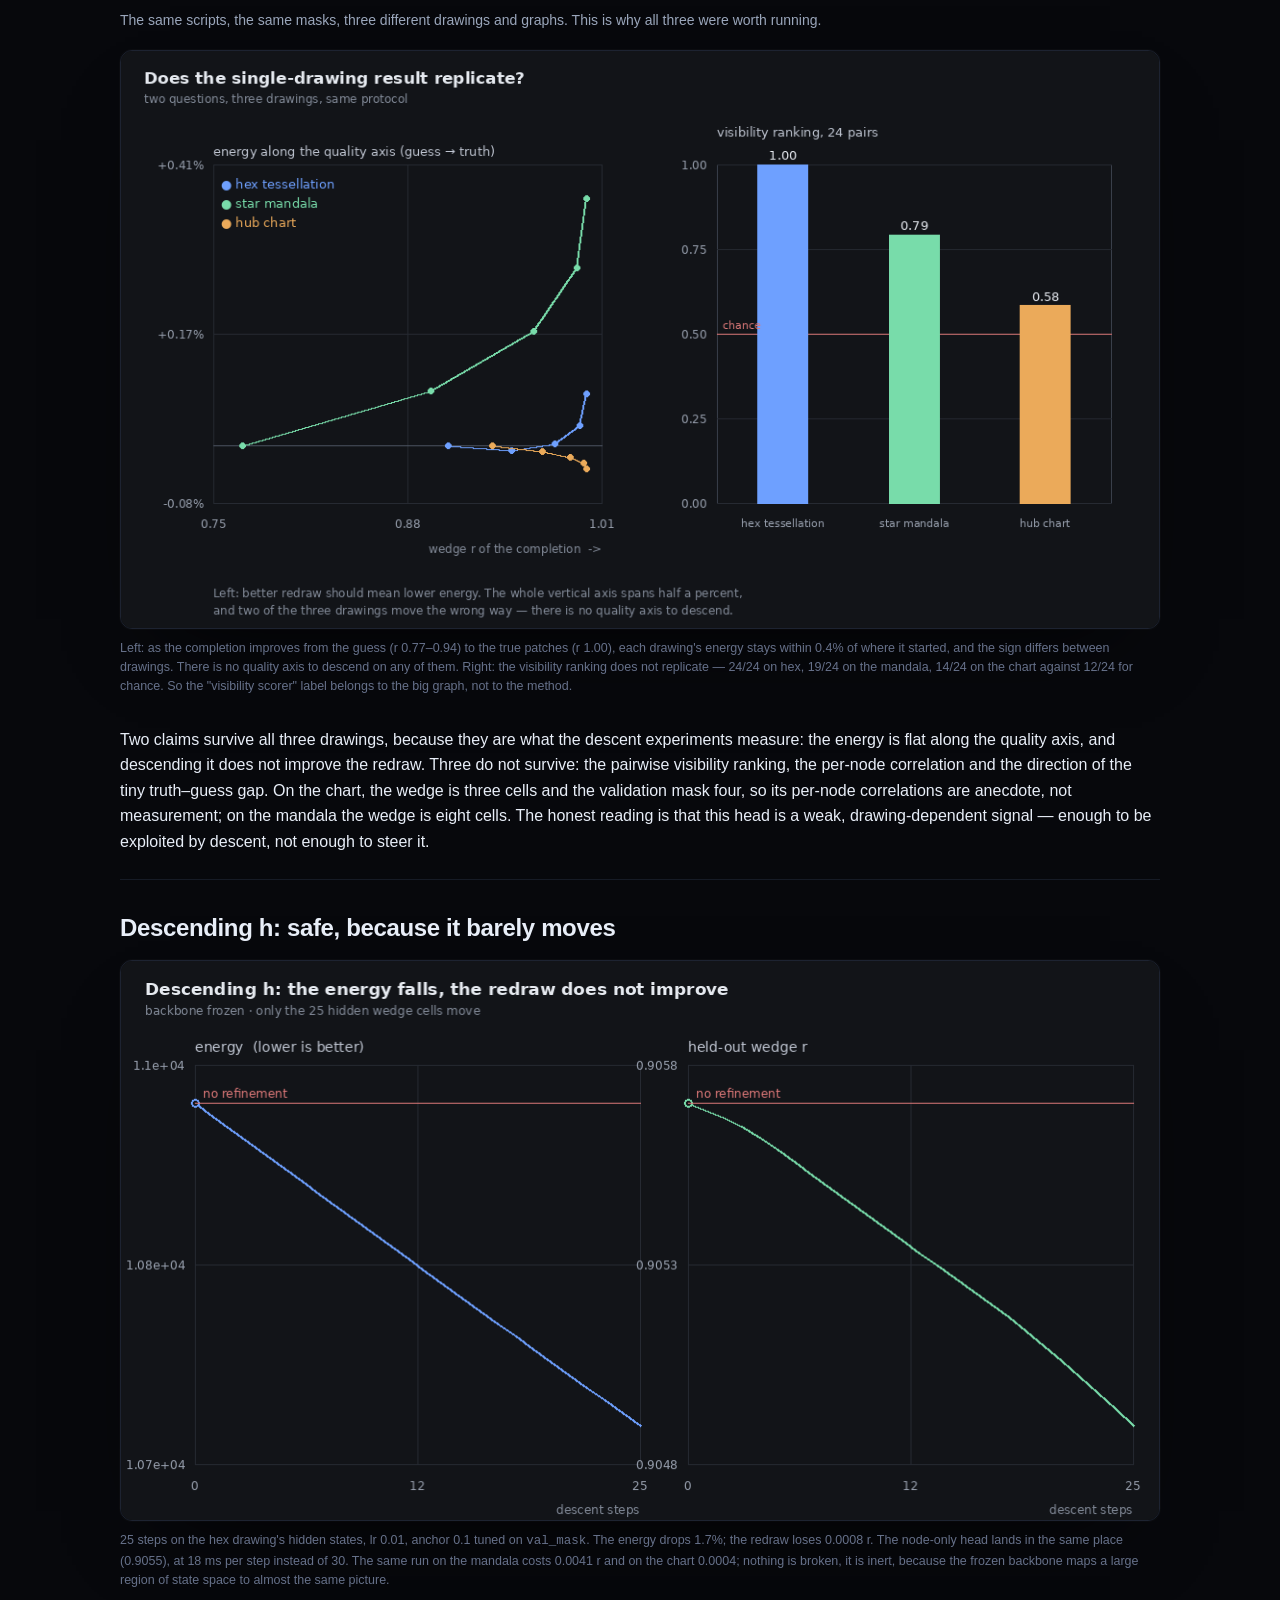
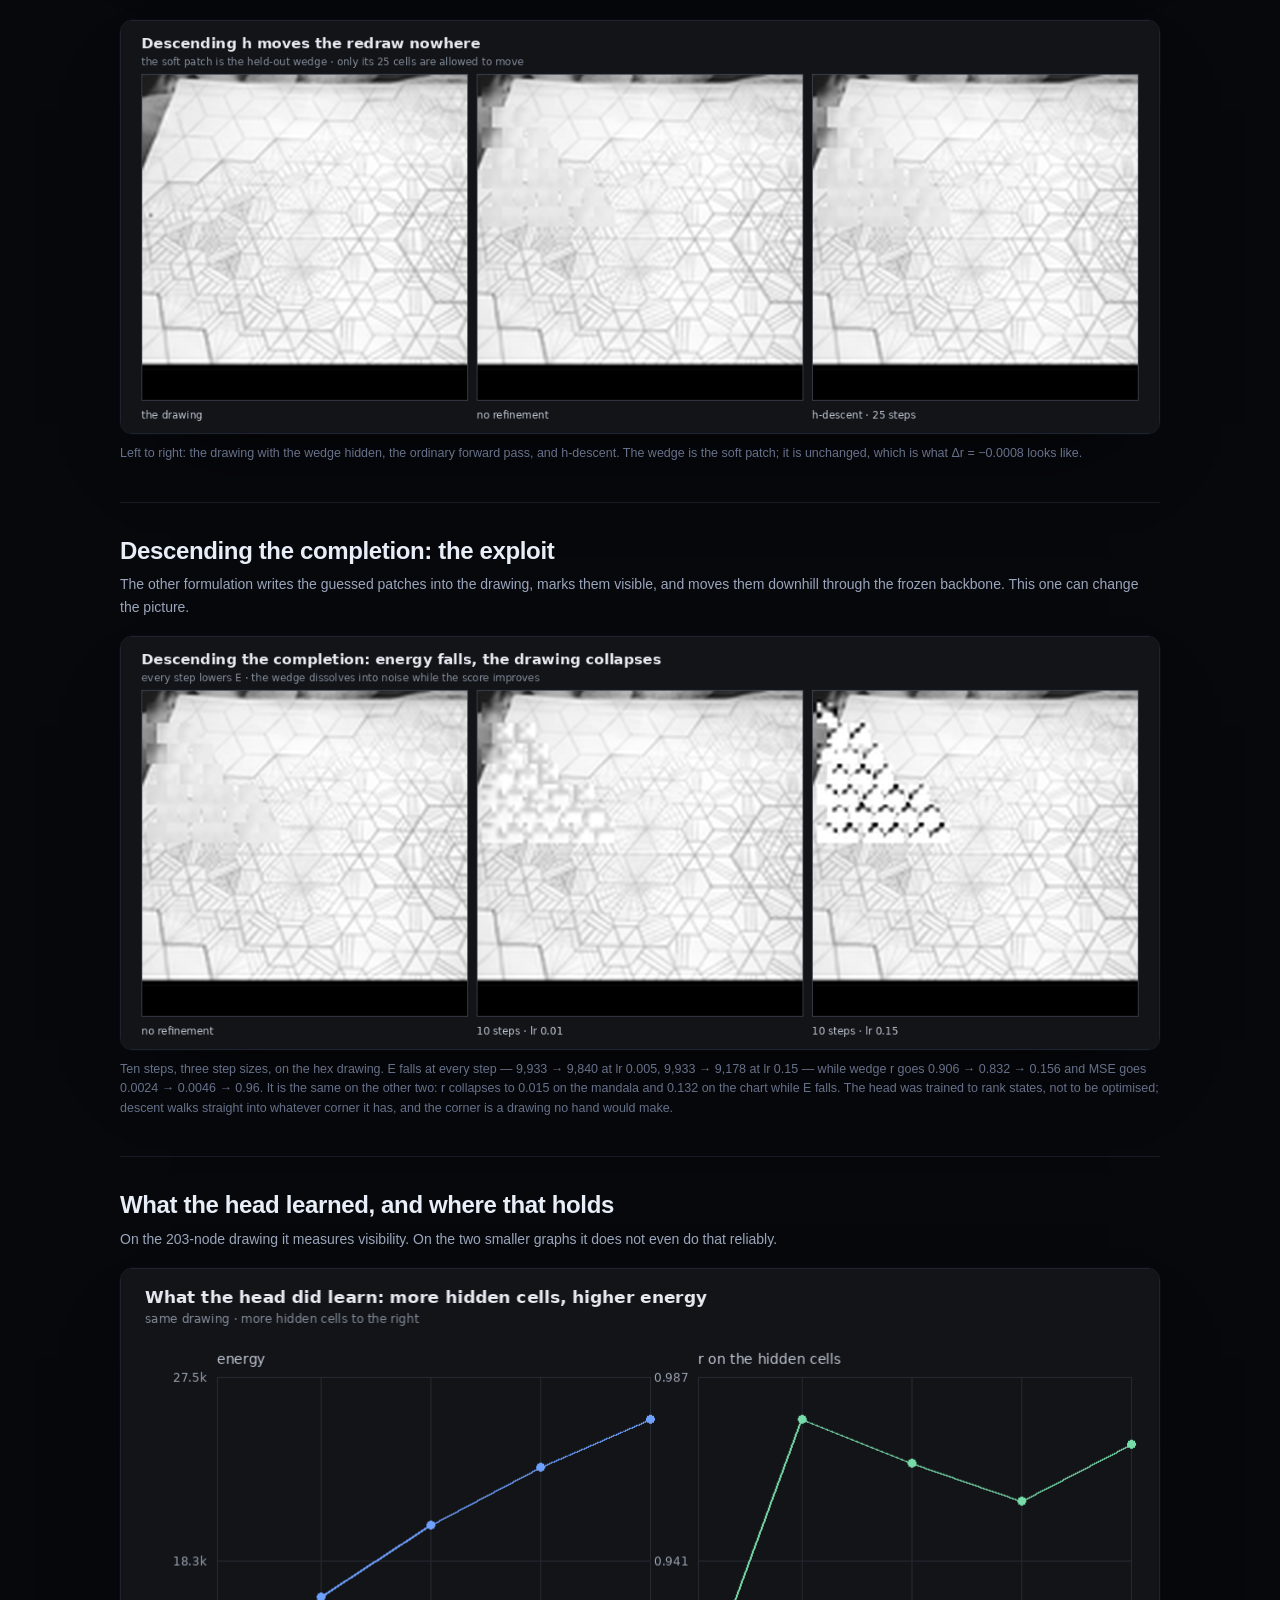
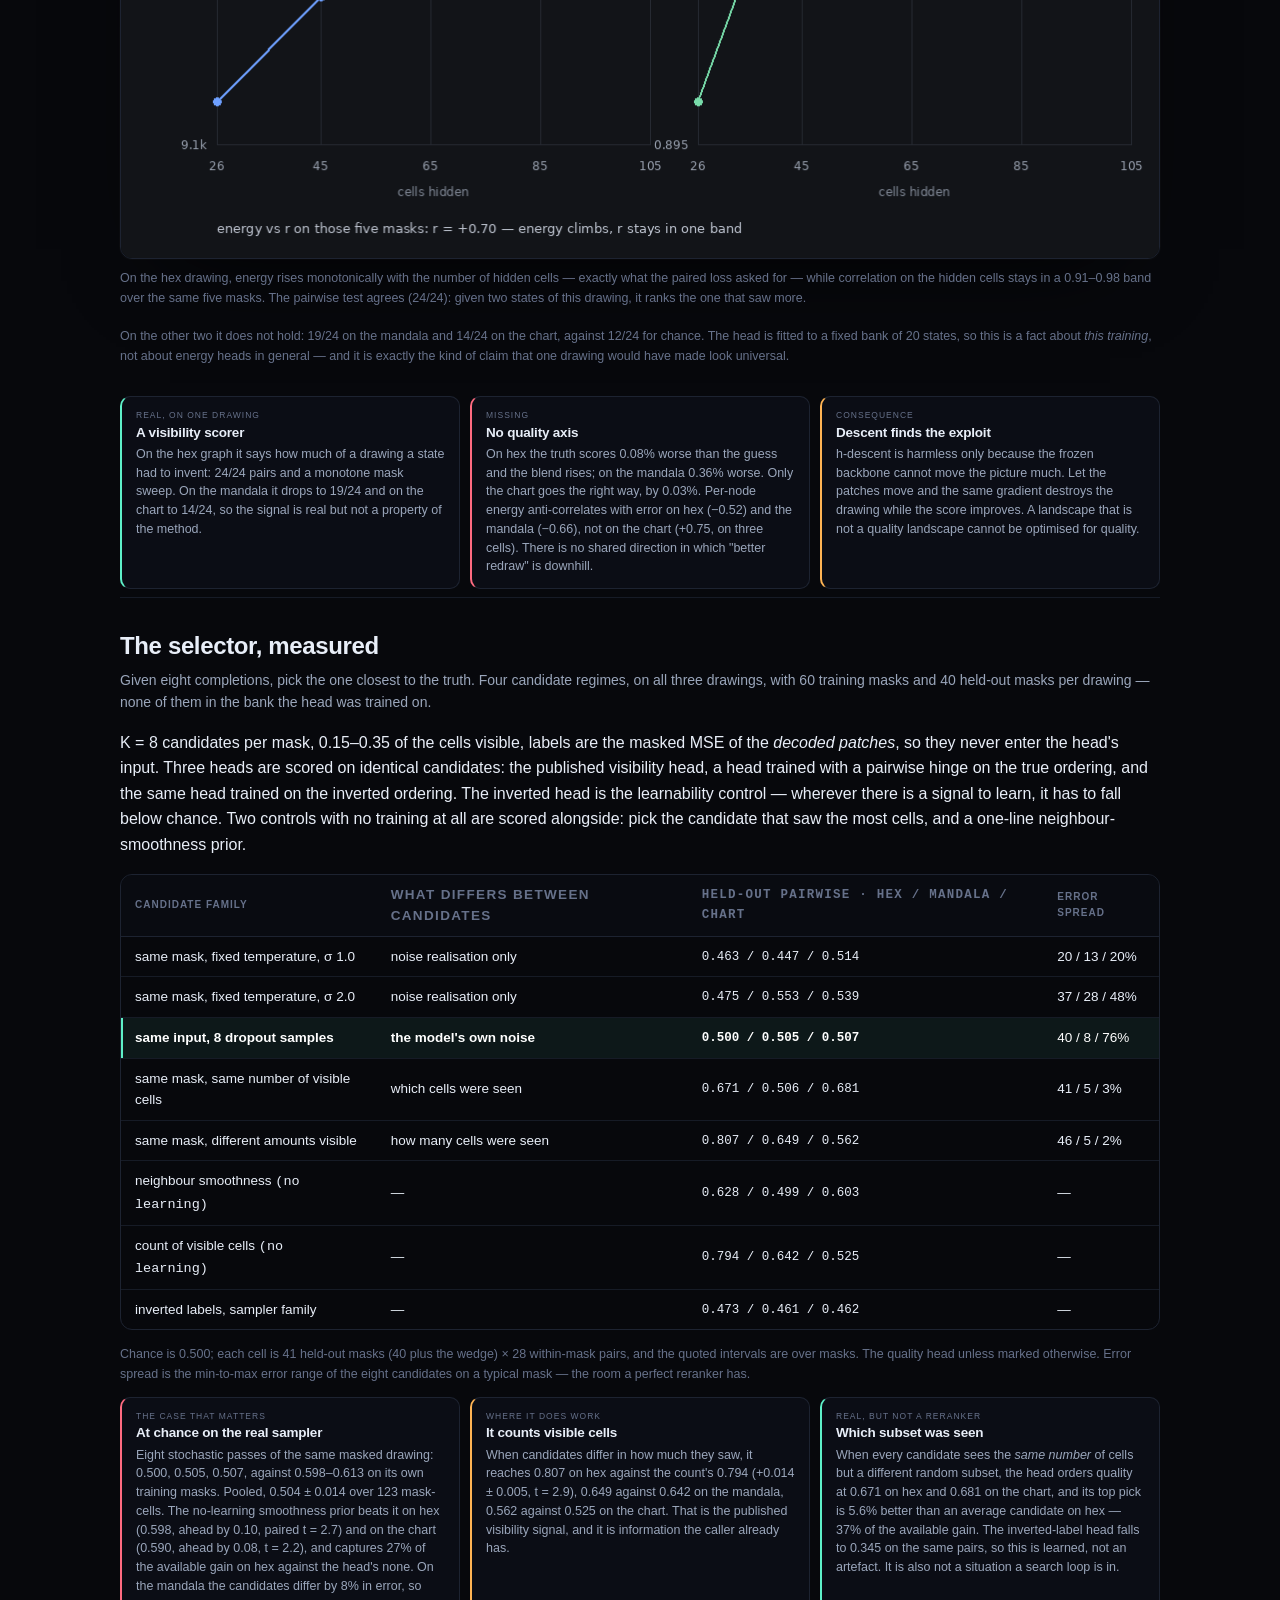
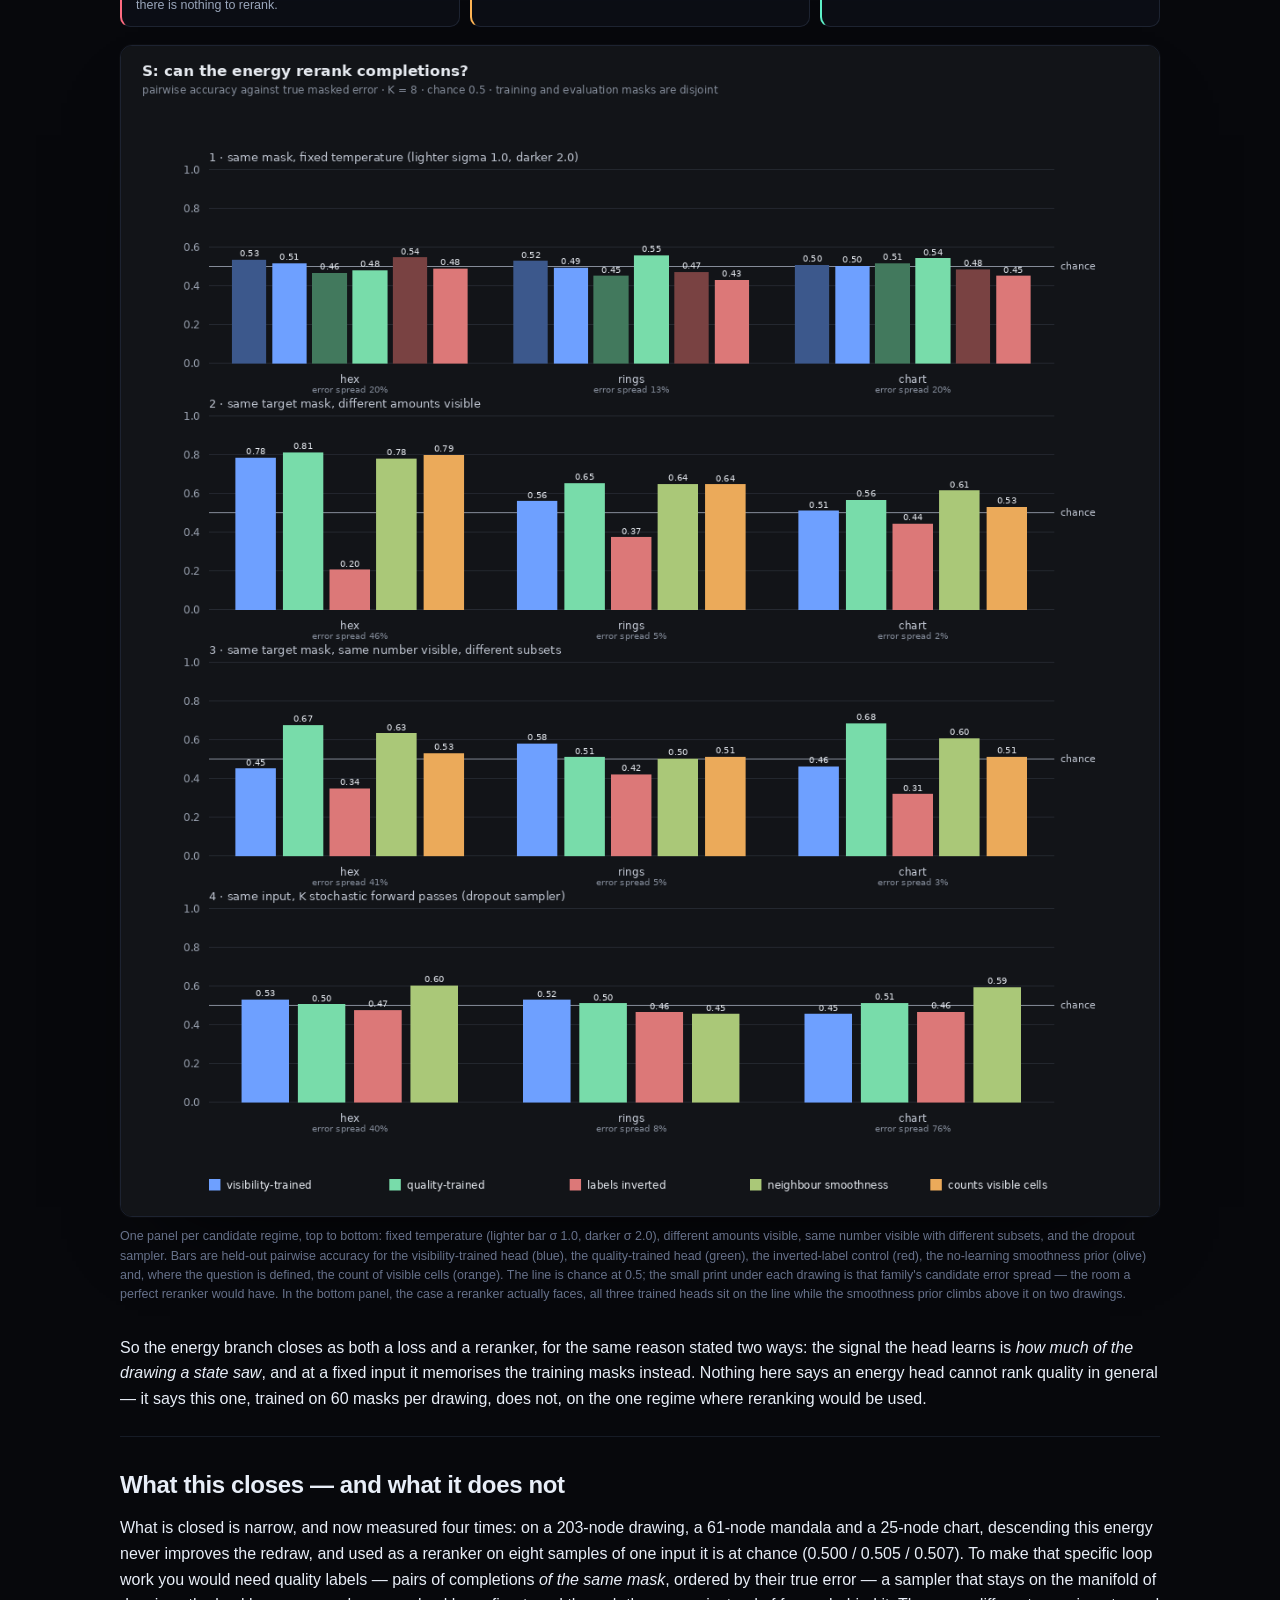
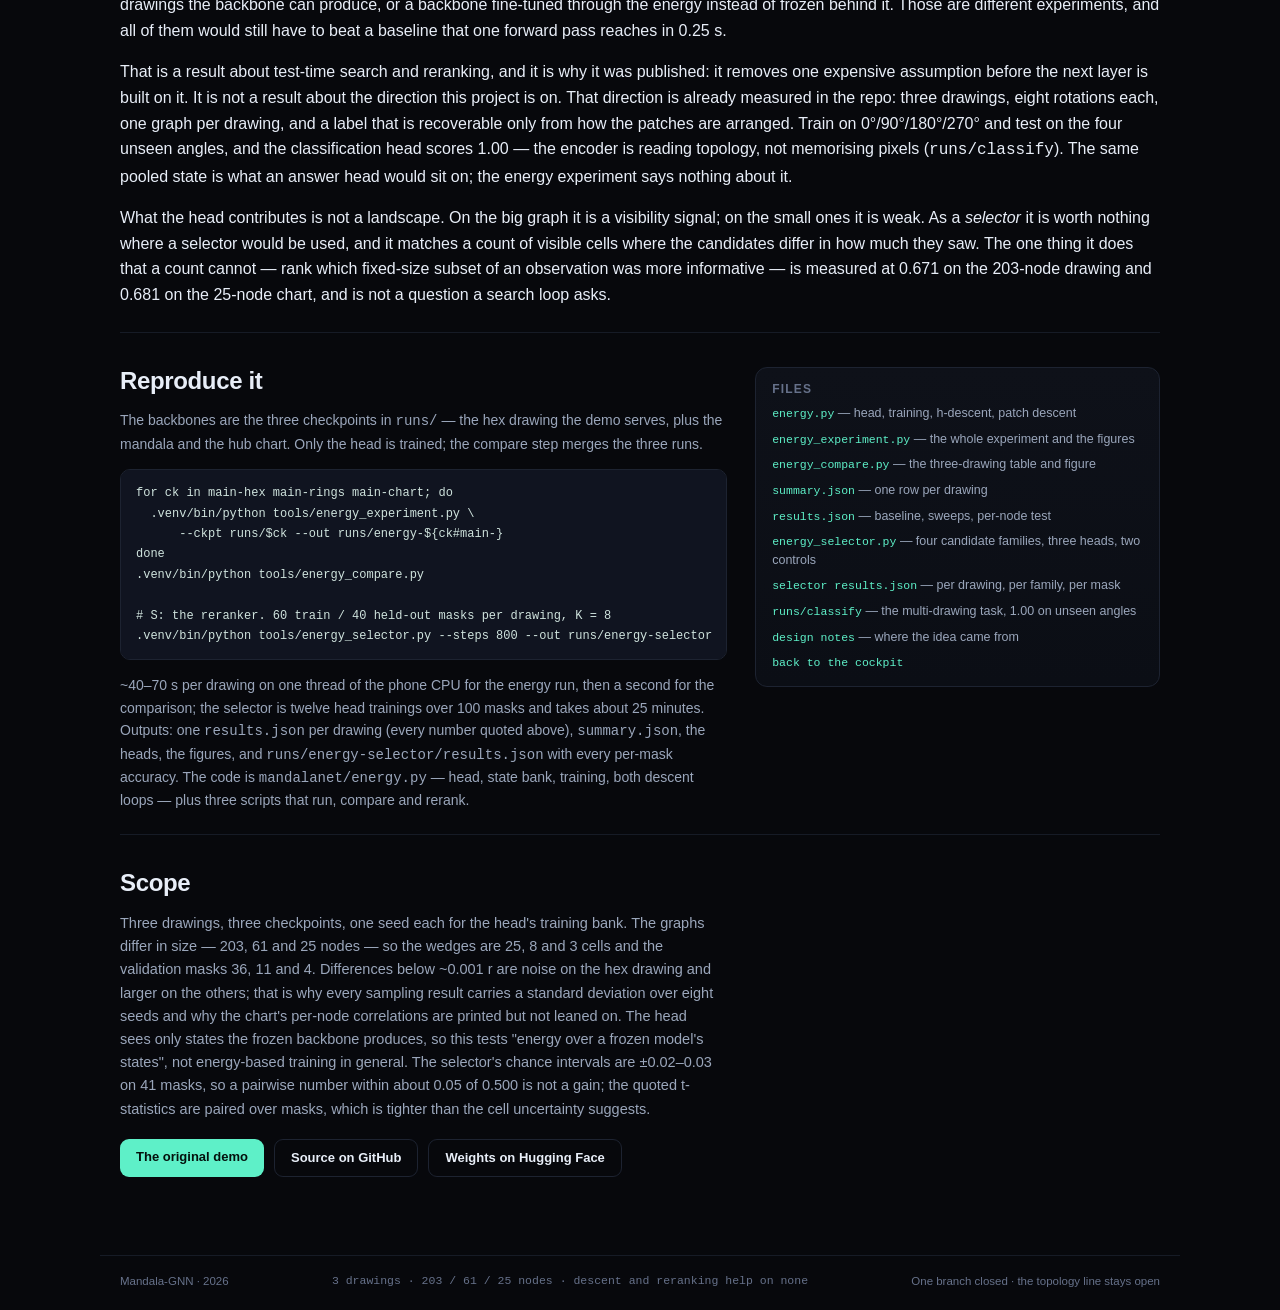
==== commit 1dec40e2: "S: the energy head as a reranker, at chance where it matters Four candidate families, 60 train / 40 " ====
--- a/docs/energy.html
+++ b/docs/energy.html
@@ -5,9 +5,9 @@
 <meta name="viewport" content="width=device-width, initial-scale=1">
 <meta name="theme-color" content="#07080c">
 <title>Mandala-GNN — the energy head, on three drawings</title>
-<meta name="description" content="A 6,946-parameter energy head over a frozen GNN, tested on all three hand drawings (203, 61 and 25 nodes): descent does not improve the redraw on any of them.">
+<meta name="description" content="A 6,946-parameter energy head over a frozen GNN, tested on all three hand drawings (203, 61 and 25 nodes): descent does not improve the redraw, and reranking eight samples is at chance on all three.">
 <meta property="og:title" content="Mandala-GNN — the energy head">
-<meta property="og:description" content="Freeze the backbone, learn E(h), descend it to improve a redraw. Three drawings, 64 s each, and the same answer on all three.">
+<meta property="og:description" content="Freeze the backbone, learn E(h), descend it to improve a redraw. Three drawings, 64 s each, no descent gain — and at chance as a reranker of eight samples.">
 <meta property="og:image" content="img/energy-replication.png">
 <link rel="stylesheet" href="site.css">
 </head>
@@ -38,7 +38,11 @@
     hidden states? Freeze the 405k-parameter backbone, fit a small
     <span class="mono">E(h)</span> on top, descend it on the hidden cells. The head costs
     6,946 parameters and a minute per drawing. Run on all three drawings in the repo —
-    203, 61 and 25 nodes — descent improves the redraw on none of them.
+    203, 61 and 25 nodes — descent improves the redraw on none of them. Its last surviving
+    job was to <em>rerank</em>: given eight completions, pick the one closest to the truth.
+    That is measured on the same three drawings further down, with disjoint training and
+    held-out masks, and it is at chance on all three in the only regime a reranker actually
+    meets.
   </p>
 
   <div class="stats">
@@ -46,6 +50,7 @@
     <div><b>3</b><span>drawings tested</span></div>
     <div><b>0 / 3</b><span>descent gains</span></div>
     <div><b>±0.4%</b><span>E(true) vs E(guess)</span></div>
+    <div><b>0.50</b><span>held-out reranking</span></div>
     <div><b>64 s</b><span>per drawing</span></div>
   </div>
 </section>
@@ -229,11 +234,104 @@
   </div>
 </section>
 
+<section class="band" id="selector">
+  <h2>The selector, measured</h2>
+  <p class="sub">Given eight completions, pick the one closest to the truth. Four candidate
+    regimes, on all three drawings, with 60 training masks and 40 held-out masks per drawing
+    — none of them in the bank the head was trained on.</p>
+
+  <p>
+    K = 8 candidates per mask, 0.15–0.35 of the cells visible, labels are the masked MSE of
+    the <em>decoded patches</em>, so they never enter the head's input. Three heads are scored
+    on identical candidates: the published visibility head, a head trained with a pairwise
+    hinge on the true ordering, and the same head trained on the inverted ordering. The
+    inverted head is the learnability control — wherever there is a signal to learn, it has
+    to fall below chance. Two controls with no training at all are scored alongside: pick the
+    candidate that saw the most cells, and a one-line neighbour-smoothness prior.
+  </p>
+
+  <div class="table-wrap prose">
+    <table>
+      <thead><tr><th>Candidate family</th><th>What differs between candidates</th><th>Held-out pairwise · hex / mandala / chart</th><th>Error spread</th></tr></thead>
+      <tbody>
+        <tr><td>same mask, fixed temperature, σ 1.0</td><td>noise realisation only</td><td>0.463 / 0.447 / 0.514</td><td>20 / 13 / 20%</td></tr>
+        <tr><td>same mask, fixed temperature, σ 2.0</td><td>noise realisation only</td><td>0.475 / 0.553 / 0.539</td><td>37 / 28 / 48%</td></tr>
+        <tr class="hl"><td><b>same input, 8 dropout samples</b></td><td><b>the model's own noise</b></td><td><b>0.500 / 0.505 / 0.507</b></td><td>40 / 8 / 76%</td></tr>
+        <tr><td>same mask, same number of visible cells</td><td>which cells were seen</td><td>0.671 / 0.506 / 0.681</td><td>41 / 5 / 3%</td></tr>
+        <tr><td>same mask, different amounts visible</td><td>how many cells were seen</td><td>0.807 / 0.649 / 0.562</td><td>46 / 5 / 2%</td></tr>
+        <tr><td>neighbour smoothness <span class="mono">(no learning)</span></td><td>—</td><td>0.628 / 0.499 / 0.603</td><td>—</td></tr>
+        <tr><td>count of visible cells <span class="mono">(no learning)</span></td><td>—</td><td>0.794 / 0.642 / 0.525</td><td>—</td></tr>
+        <tr><td>inverted labels, sampler family</td><td>—</td><td>0.473 / 0.461 / 0.462</td><td>—</td></tr>
+      </tbody>
+    </table>
+  </div>
+  <p class="caption">
+    Chance is 0.500; each cell is 41 held-out masks (40 plus the wedge) × 28 within-mask
+    pairs, and the quoted intervals are over masks. The quality head
+    unless marked otherwise. Error spread is the min-to-max error range of the eight
+    candidates on a typical mask — the room a perfect reranker has.
+  </p>
+
+  <div class="note-grid">
+    <article class="note bad">
+      <div class="tag">the case that matters</div>
+      <h3>At chance on the real sampler</h3>
+      <p>Eight stochastic passes of the same masked drawing: 0.500, 0.505, 0.507, against
+      0.598–0.613 on its own training masks. Pooled, 0.504 ± 0.014 over 123 mask-cells. The
+      no-learning smoothness prior beats it on hex (0.598, ahead by 0.10, paired t = 2.7) and
+      on the chart (0.590, ahead by 0.08, t = 2.2), and captures 27% of the available gain on
+      hex against the head's none. On the mandala the candidates differ by 8% in error, so there is nothing to
+      rerank.</p>
+    </article>
+    <article class="note warn">
+      <div class="tag">where it does work</div>
+      <h3>It counts visible cells</h3>
+      <p>When candidates differ in how much they saw, it reaches 0.807 on hex against the
+      count's 0.794 (+0.014 ± 0.005, t = 2.9), 0.649 against 0.642 on the mandala, 0.562
+      against 0.525 on the chart. That is the published visibility signal, and it is
+      information the caller already has.</p>
+    </article>
+    <article class="note">
+      <div class="tag">real, but not a reranker</div>
+      <h3>Which subset was seen</h3>
+      <p>When every candidate sees the <em>same number</em> of cells but a different random
+      subset, the head orders quality at 0.671 on hex and 0.681 on the chart, and its top pick
+      is 5.6% better than an average candidate on hex — 37% of the available gain. The
+      inverted-label head falls to 0.345 on the same pairs, so this is learned, not an
+      artefact. It is also not a situation a search loop is in.</p>
+    </article>
+  </div>
+
+  <figure class="shot">
+    <img src="img/energy-selector.png" alt="Four panels, one per candidate regime, with bars giving held-out pairwise accuracy for three trained heads and the no-learning controls, grouped by drawing; chance is a horizontal line and every panel stays close to it in the sampler regime.">
+    <figcaption>
+      One panel per candidate regime, top to bottom: fixed temperature (lighter bar σ 1.0,
+      darker σ 2.0), different amounts visible, same number visible with different subsets,
+      and the dropout sampler. Bars are held-out pairwise accuracy for the visibility-trained
+      head (blue), the quality-trained head (green), the inverted-label control (red), the
+      no-learning smoothness prior (olive) and, where the question is defined, the count of
+      visible cells (orange). The line is chance at 0.5; the small print under each drawing is
+      that family's candidate error spread — the room a perfect reranker would have. In the
+      bottom panel, the case a reranker actually faces, all three trained heads sit on the
+      line while the smoothness prior climbs above it on two drawings.
+    </figcaption>
+  </figure>
+
+  <p>
+    So the energy branch closes as both a loss and a reranker, for the same reason stated two
+    ways: the signal the head learns is <em>how much of the drawing a state saw</em>, and at a
+    fixed input it memorises the training masks instead. Nothing here says an energy head
+    cannot rank quality in general — it says this one, trained on 60 masks per drawing, does
+    not, on the one regime where reranking would be used.
+  </p>
+</section>
+
 <section class="band">
   <h2>What this closes — and what it does not</h2>
   <p>
-    What is closed is narrow, and now measured three times: on a 203-node drawing, a 61-node
-    mandala and a 25-node chart, descending this energy never improves the redraw. To make
+    What is closed is narrow, and now measured four times: on a 203-node drawing, a 61-node
+    mandala and a 25-node chart, descending this energy never improves the redraw, and used as
+    a reranker on eight samples of one input it is at chance (0.500 / 0.505 / 0.507). To make
     that specific loop work you would need quality labels — pairs of completions <em>of the
     same mask</em>, ordered by their true error — a sampler that stays on the manifold of
     drawings the backbone can produce, or a backbone fine-tuned through the energy instead of
@@ -241,8 +339,8 @@
     beat a baseline that one forward pass reaches in 0.25 s.
   </p>
   <p>
-    That is a result about test-time search, and it is why it was published: it removes one
-    expensive assumption before the next layer is built on it. It is not a result about the
+    That is a result about test-time search and reranking, and it is why it was published:
+    it removes one expensive assumption before the next layer is built on it. It is not a result about the
     direction this project is on. That direction is already measured in the repo: three
     drawings, eight rotations each, one graph per drawing, and a label that is recoverable
     only from how the patches are arranged. Train on 0°/90°/180°/270° and test on the four
@@ -252,11 +350,11 @@
   </p>
   <p>
     What the head contributes is not a landscape. On the big graph it is a visibility signal;
-    on the small ones it is weak. Used as a <em>selector</em> rather than a loss, that is worth
-    testing where the question is real — which region to ask for before answering, which
-    drawing's topology to route a question through — but the three-drawing run already says
-    not to expect much from it on small graphs, and to score any such selector on more than
-    one drawing before trusting it.
+    on the small ones it is weak. As a <em>selector</em> it is worth nothing where a selector
+    would be used, and it matches a count of visible cells where the candidates differ in how
+    much they saw. The one thing it does that a count cannot — rank which fixed-size subset of
+    an observation was more informative — is measured at 0.671 on the 203-node drawing and
+    0.681 on the 25-node chart, and is not a question a search loop asks.
   </p>
 </section>
 
@@ -272,13 +370,19 @@
   .venv/bin/python tools/energy_experiment.py \
       --ckpt runs/$ck --out runs/energy-${ck#main-}
 done
-.venv/bin/python tools/energy_compare.py</pre>
+.venv/bin/python tools/energy_compare.py
+
+# S: the reranker. 60 train / 40 held-out masks per drawing, K = 8
+.venv/bin/python tools/energy_selector.py --steps 800 --out runs/energy-selector</pre>
     <p class="fine">
-      ~40–70 s per drawing on one thread of the phone CPU, then a second for the comparison.
-      Outputs: one <span class="mono">results.json</span> per drawing (every number quoted
-      above), <span class="mono">summary.json</span>, the heads and the figures. The code is
-      <span class="mono">mandalanet/energy.py</span> — head, state bank, training, both
-      descent loops — and two scripts that run and compare them.
+      ~40–70 s per drawing on one thread of the phone CPU for the energy run, then a second
+      for the comparison; the selector is twelve head trainings over 100 masks and takes
+      about 25 minutes. Outputs: one <span class="mono">results.json</span> per drawing
+      (every number quoted above), <span class="mono">summary.json</span>, the heads, the
+      figures, and <span class="mono">runs/energy-selector/results.json</span> with every
+      per-mask accuracy. The code is <span class="mono">mandalanet/energy.py</span> — head,
+      state bank, training, both descent loops — plus three scripts that run, compare and
+      rerank.
     </p>
   </div>
   <div class="run-side">
@@ -289,6 +393,8 @@
       <li><a href="https://github.com/BoogerCheeseOnRye/mandala-gnn/blob/main/tools/energy_compare.py">energy_compare.py</a> — the three-drawing table and figure</li>
       <li><a href="https://github.com/BoogerCheeseOnRye/mandala-gnn/blob/main/runs/energy/summary.json">summary.json</a> — one row per drawing</li>
       <li><a href="https://github.com/BoogerCheeseOnRye/mandala-gnn/blob/main/runs/energy/results.json">results.json</a> — baseline, sweeps, per-node test</li>
+      <li><a href="https://github.com/BoogerCheeseOnRye/mandala-gnn/blob/main/tools/energy_selector.py">energy_selector.py</a> — four candidate families, three heads, two controls</li>
+      <li><a href="https://github.com/BoogerCheeseOnRye/mandala-gnn/blob/main/runs/energy-selector/results.json">selector results.json</a> — per drawing, per family, per mask</li>
       <li><a href="https://github.com/BoogerCheeseOnRye/mandala-gnn/blob/main/runs/classify/metrics.json">runs/classify</a> — the multi-drawing task, 1.00 on unseen angles</li>
       <li><a href="https://github.com/BoogerCheeseOnRye/mandala-gnn/blob/main/docs/design-notes.md">design notes</a> — where the idea came from</li>
       <li><a href="index.html">back to the cockpit</a></li>
@@ -305,7 +411,10 @@
     drawing and larger on the others; that is why every sampling result carries a standard
     deviation over eight seeds and why the chart's per-node correlations are printed but not
     leaned on. The head sees only states the frozen backbone produces, so this tests "energy
-    over a frozen model's states", not energy-based training in general.
+    over a frozen model's states", not energy-based training in general. The selector's chance
+    intervals are ±0.02–0.03 on 41 masks, so a pairwise number within about 0.05 of 0.500 is
+    not a gain; the quoted t-statistics are paired over masks, which is tighter than the cell
+    uncertainty suggests.
   </p>
   <p class="links">
     <a class="btn" href="index.html">The original demo</a>
@@ -318,7 +427,7 @@
 
 <footer>
   <span>Mandala-GNN · 2026</span>
-  <span class="mono">3 drawings · 203 / 61 / 25 nodes · descent helps on none</span>
+  <span class="mono">3 drawings · 203 / 61 / 25 nodes · descent and reranking help on none</span>
   <span>One branch closed · the topology line stays open</span>
 </footer>
 
